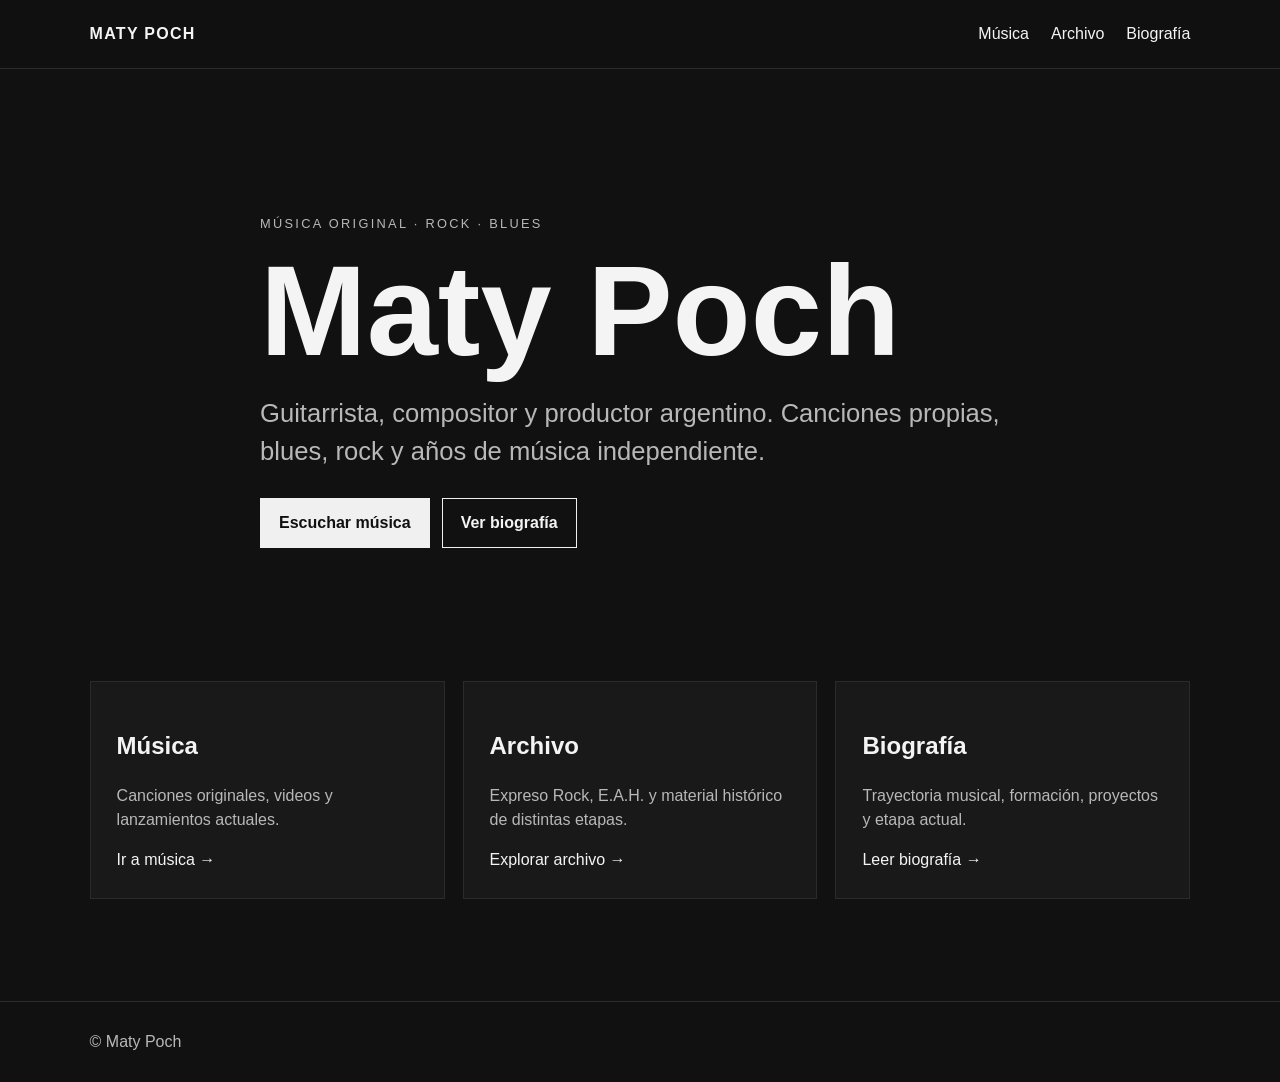
==== index.html @ e6d92636 "1 1" ====
<!doctype html>
<html lang="es">
<head>
  <meta charset="utf-8" />
  <meta name="viewport" content="width=device-width, initial-scale=1" />
  <title>Maty Poch — Músico, guitarrista y compositor</title>
  <meta name="description" content="Sitio oficial de Maty Poch, músico, guitarrista, compositor y productor argentino. Música, videos, archivo y biografía." />
  <link rel="canonical" href="https://matypoch.com.ar/" />
  <meta property="og:title" content="Maty Poch — Músico, guitarrista y compositor" />
  <meta property="og:description" content="Música, videos, archivo y biografía de Maty Poch." />
  <meta property="og:type" content="website" />
  <meta property="og:url" content="https://matypoch.com.ar/" />
  <link rel="stylesheet" href="styles.css" />
  <script type="application/ld+json">
  {
    "@context": "https://schema.org",
    "@type": "Person",
    "name": "Maty Poch",
    "url": "https://matypoch.com.ar/",
    "jobTitle": "Músico, guitarrista y compositor",
    "sameAs": [
      "https://www.youtube.com/",
      "https://www.instagram.com/"
    ]
  }
  </script>
</head>
<body>
  <header class="site-header">
    <a class="brand" href="/">MATY POCH</a>
    <nav>
      <a href="musica/">Música</a>
      <a href="archivo/">Archivo</a>
      <a href="biografia/">Biografía</a>
    </nav>
  </header>

  <main>
    <section class="hero">
      <div class="hero-inner">
        <p class="eyebrow">MÚSICA ORIGINAL · ROCK · BLUES</p>
        <h1>Maty Poch</h1>
        <p class="lead">Guitarrista, compositor y productor argentino. Canciones propias, blues, rock y años de música independiente.</p>
        <div class="actions">
          <a class="button" href="musica/">Escuchar música</a>
          <a class="button secondary" href="biografia/">Ver biografía</a>
        </div>
      </div>
    </section>

    <section class="grid">
      <article class="card">
        <h2>Música</h2>
        <p>Canciones originales, videos y lanzamientos actuales.</p>
        <a href="musica/">Ir a música →</a>
      </article>
      <article class="card">
        <h2>Archivo</h2>
        <p>Expreso Rock, E.A.H. y material histórico de distintas etapas.</p>
        <a href="archivo/">Explorar archivo →</a>
      </article>
      <article class="card">
        <h2>Biografía</h2>
        <p>Trayectoria musical, formación, proyectos y etapa actual.</p>
        <a href="biografia/">Leer biografía →</a>
      </article>
    </section>
  </main>

  <footer>© Maty Poch</footer>
</body>
</html>
---- styles.css ----
:root{--bg:#111;--panel:#191919;--text:#f4f4f4;--muted:#b8b8b8;--line:#2b2b2b;--accent:#f0f0f0}*{box-sizing:border-box}body{margin:0;background:var(--bg);color:var(--text);font-family:Arial,Helvetica,sans-serif;line-height:1.5}.site-header{display:flex;justify-content:space-between;align-items:center;padding:22px 7vw;border-bottom:1px solid var(--line);position:sticky;top:0;background:rgba(17,17,17,.96);backdrop-filter:blur(8px)}.brand{font-weight:800;letter-spacing:.08em;color:var(--text);text-decoration:none}.site-header nav{display:flex;gap:22px}.site-header nav a,.card a{color:var(--text);text-decoration:none}.hero{min-height:68vh;display:grid;place-items:center;padding:8vw 7vw}.hero-inner{max-width:850px}.eyebrow{letter-spacing:.18em;font-size:.8rem;color:var(--muted)}h1{font-size:clamp(3.5rem,10vw,8rem);line-height:.9;margin:.15em 0}.lead{font-size:clamp(1.1rem,2.3vw,1.6rem);color:var(--muted);max-width:760px}.actions{display:flex;gap:12px;flex-wrap:wrap;margin-top:28px}.button{display:inline-block;padding:12px 18px;border:1px solid var(--accent);color:#111;background:var(--accent);text-decoration:none;font-weight:700}.button.secondary{background:transparent;color:var(--text)}.grid{display:grid;grid-template-columns:repeat(3,minmax(0,1fr));gap:18px;padding:0 7vw 8vw}.card{background:var(--panel);border:1px solid var(--line);padding:26px;min-height:180px}.card p{color:var(--muted)}.page{max-width:900px;margin:0 auto;padding:70px 7vw}.page h1{font-size:clamp(2.5rem,7vw,5rem)}.page h2{margin-top:40px}.page p,.page li{color:#d0d0d0}footer{padding:28px 7vw;border-top:1px solid var(--line);color:var(--muted)}@media(max-width:800px){.grid{grid-template-columns:1fr}.site-header{align-items:flex-start;gap:16px}.site-header nav{gap:12px;flex-wrap:wrap;justify-content:flex-end}}
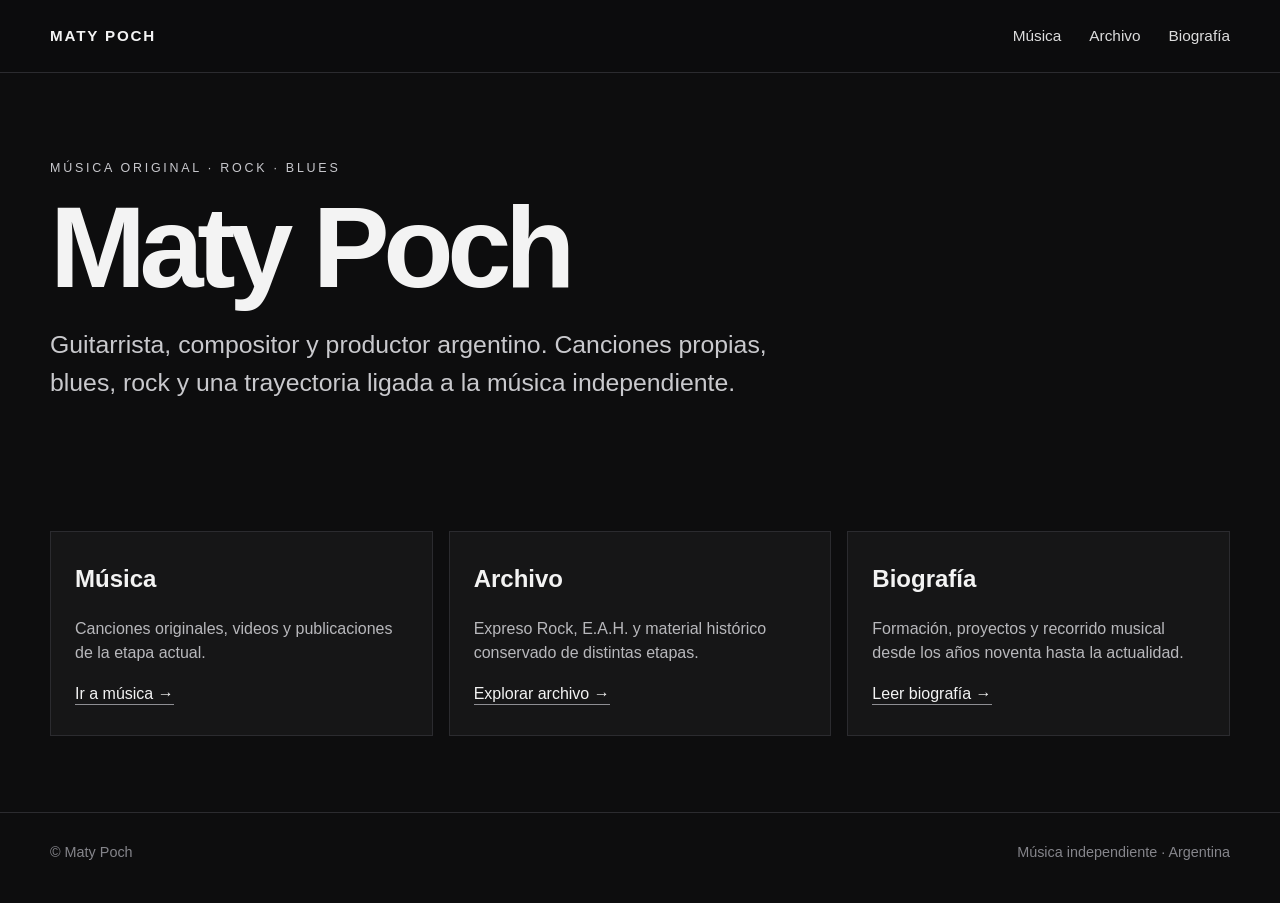
==== commit e6922b9f: "2 2" ====
--- a/index.html
+++ b/index.html
@@ -1,72 +1,38 @@
-<!doctype html>
-<html lang="es">
-<head>
-  <meta charset="utf-8" />
-  <meta name="viewport" content="width=device-width, initial-scale=1" />
-  <title>Maty Poch — Músico, guitarrista y compositor</title>
-  <meta name="description" content="Sitio oficial de Maty Poch, músico, guitarrista, compositor y productor argentino. Música, videos, archivo y biografía." />
-  <link rel="canonical" href="https://matypoch.com.ar/" />
-  <meta property="og:title" content="Maty Poch — Músico, guitarrista y compositor" />
-  <meta property="og:description" content="Música, videos, archivo y biografía de Maty Poch." />
-  <meta property="og:type" content="website" />
-  <meta property="og:url" content="https://matypoch.com.ar/" />
-  <link rel="stylesheet" href="styles.css" />
-  <script type="application/ld+json">
-  {
-    "@context": "https://schema.org",
-    "@type": "Person",
-    "name": "Maty Poch",
-    "url": "https://matypoch.com.ar/",
-    "jobTitle": "Músico, guitarrista y compositor",
-    "sameAs": [
-      "https://www.youtube.com/",
-      "https://www.instagram.com/"
-    ]
-  }
-  </script>
-</head>
-<body>
-  <header class="site-header">
-    <a class="brand" href="/">MATY POCH</a>
-    <nav>
-      <a href="musica/">Música</a>
-      <a href="archivo/">Archivo</a>
-      <a href="biografia/">Biografía</a>
-    </nav>
-  </header>
+<!doctype html><html lang="es"><head><meta charset="utf-8">
+<meta name="viewport" content="width=device-width, initial-scale=1">
+<meta name="theme-color" content="#0d0d0e">
+<meta property="og:type" content="website">
+<meta property="og:site_name" content="Maty Poch">
+<meta property="og:locale" content="es_AR">
+<title>Maty Poch · Músico, guitarrista y compositor argentino</title>
+<meta name="description" content="Sitio oficial de Maty Poch, músico, guitarrista, compositor y productor argentino vinculado al rock, blues y blues-rock.">
+<link rel="canonical" href="https://matypoch.com.ar/">
+<meta property="og:title" content="Maty Poch">
+<meta property="og:description" content="Músico, guitarrista, compositor y productor argentino. Rock, blues y música independiente.">
+<link rel="stylesheet" href="styles.css">
+<script type="application/ld+json">{"@context": "https://schema.org", "@type": "Person", "name": "Maty Poch", "url": "https://matypoch.com.ar/", "jobTitle": ["Músico", "Guitarrista", "Compositor", "Productor musical"], "nationality": "Argentina", "knowsAbout": ["Blues", "Blues rock", "Rock", "Guitarra eléctrica", "Composición musical", "Producción musical"], "memberOf": [{"@type": "MusicGroup", "name": "Expreso Rock"}, {"@type": "MusicGroup", "name": "E.A.H. (Estamos al Horno)"}]}</script>
+</head><body><header class="site-header">
+<div class="wrap nav">
+<a class="brand" href="index.html">Maty Poch</a>
+<nav class="navlinks" aria-label="Principal">
+<a href="musica/index.html">Música</a>
+<a href="archivo/index.html">Archivo</a>
+<a href="biografia/index.html">Biografía</a>
+</nav>
+</div>
+</header>
+<main>
+<section class="hero"><div class="wrap">
+<p class="eyebrow">Música original · Rock · Blues</p>
+<h1>Maty Poch</h1>
+<p class="lead">Guitarrista, compositor y productor argentino. Canciones propias, blues, rock y una trayectoria ligada a la música independiente.</p>
 
-  <main>
-    <section class="hero">
-      <div class="hero-inner">
-        <p class="eyebrow">MÚSICA ORIGINAL · ROCK · BLUES</p>
-        <h1>Maty Poch</h1>
-        <p class="lead">Guitarrista, compositor y productor argentino. Canciones propias, blues, rock y años de música independiente.</p>
-        <div class="actions">
-          <a class="button" href="musica/">Escuchar música</a>
-          <a class="button secondary" href="biografia/">Ver biografía</a>
-        </div>
-      </div>
-    </section>
-
-    <section class="grid">
-      <article class="card">
-        <h2>Música</h2>
-        <p>Canciones originales, videos y lanzamientos actuales.</p>
-        <a href="musica/">Ir a música →</a>
-      </article>
-      <article class="card">
-        <h2>Archivo</h2>
-        <p>Expreso Rock, E.A.H. y material histórico de distintas etapas.</p>
-        <a href="archivo/">Explorar archivo →</a>
-      </article>
-      <article class="card">
-        <h2>Biografía</h2>
-        <p>Trayectoria musical, formación, proyectos y etapa actual.</p>
-        <a href="biografia/">Leer biografía →</a>
-      </article>
-    </section>
-  </main>
-
-  <footer>© Maty Poch</footer>
-</body>
-</html>
+</div></section>
+<div class="wrap grid">
+<article class="card"><h2>Música</h2><p>Canciones originales, videos y publicaciones de la etapa actual.</p><a href="musica/index.html">Ir a música →</a></article>
+<article class="card"><h2>Archivo</h2><p>Expreso Rock, E.A.H. y material histórico conservado de distintas etapas.</p><a href="archivo/index.html">Explorar archivo →</a></article>
+<article class="card"><h2>Biografía</h2><p>Formación, proyectos y recorrido musical desde los años noventa hasta la actualidad.</p><a href="biografia/index.html">Leer biografía →</a></article>
+</div>
+</main><footer class="footer"><div class="wrap">
+<span>© Maty Poch</span><span>Música independiente · Argentina</span>
+</div></footer></body></html>
--- a/styles.css
+++ b/styles.css
@@ -1 +1,59 @@
-:root{--bg:#111;--panel:#191919;--text:#f4f4f4;--muted:#b8b8b8;--line:#2b2b2b;--accent:#f0f0f0}*{box-sizing:border-box}body{margin:0;background:var(--bg);color:var(--text);font-family:Arial,Helvetica,sans-serif;line-height:1.5}.site-header{display:flex;justify-content:space-between;align-items:center;padding:22px 7vw;border-bottom:1px solid var(--line);position:sticky;top:0;background:rgba(17,17,17,.96);backdrop-filter:blur(8px)}.brand{font-weight:800;letter-spacing:.08em;color:var(--text);text-decoration:none}.site-header nav{display:flex;gap:22px}.site-header nav a,.card a{color:var(--text);text-decoration:none}.hero{min-height:68vh;display:grid;place-items:center;padding:8vw 7vw}.hero-inner{max-width:850px}.eyebrow{letter-spacing:.18em;font-size:.8rem;color:var(--muted)}h1{font-size:clamp(3.5rem,10vw,8rem);line-height:.9;margin:.15em 0}.lead{font-size:clamp(1.1rem,2.3vw,1.6rem);color:var(--muted);max-width:760px}.actions{display:flex;gap:12px;flex-wrap:wrap;margin-top:28px}.button{display:inline-block;padding:12px 18px;border:1px solid var(--accent);color:#111;background:var(--accent);text-decoration:none;font-weight:700}.button.secondary{background:transparent;color:var(--text)}.grid{display:grid;grid-template-columns:repeat(3,minmax(0,1fr));gap:18px;padding:0 7vw 8vw}.card{background:var(--panel);border:1px solid var(--line);padding:26px;min-height:180px}.card p{color:var(--muted)}.page{max-width:900px;margin:0 auto;padding:70px 7vw}.page h1{font-size:clamp(2.5rem,7vw,5rem)}.page h2{margin-top:40px}.page p,.page li{color:#d0d0d0}footer{padding:28px 7vw;border-top:1px solid var(--line);color:var(--muted)}@media(max-width:800px){.grid{grid-template-columns:1fr}.site-header{align-items:flex-start;gap:16px}.site-header nav{gap:12px;flex-wrap:wrap;justify-content:flex-end}}
+
+:root{
+  --bg:#0d0d0e;--panel:#161617;--text:#f3f3f3;--muted:#b8b8bc;
+  --line:#2b2b2f;--max:1180px;
+}
+*{box-sizing:border-box}
+html{scroll-behavior:smooth}
+body{margin:0;background:var(--bg);color:var(--text);font-family:Arial,Helvetica,sans-serif;line-height:1.55}
+a{color:inherit}
+.wrap{width:min(calc(100% - 40px),var(--max));margin:0 auto}
+.site-header{position:sticky;top:0;z-index:10;background:rgba(13,13,14,.96);border-bottom:1px solid var(--line);backdrop-filter:blur(10px)}
+.nav{min-height:72px;display:flex;align-items:center;justify-content:space-between;gap:24px}
+.brand{font-weight:800;letter-spacing:.12em;text-transform:uppercase;text-decoration:none;font-size:.95rem}
+.navlinks{display:flex;gap:28px;align-items:center}
+.navlinks a{color:#ddd;text-decoration:none;font-size:.96rem}
+.navlinks a:hover{color:#fff}
+.hero{padding:86px 0 72px}
+.eyebrow{text-transform:uppercase;letter-spacing:.22em;color:#c8c8cd;font-size:.78rem;margin:0 0 16px}
+h1{font-size:clamp(3.8rem,9vw,7.3rem);line-height:.92;margin:.05em 0 .22em;letter-spacing:-.055em}
+.hero p.lead{max-width:760px;color:#c9c9cd;font-size:clamp(1.2rem,2.2vw,1.55rem);margin:0 0 28px}
+.actions{display:flex;gap:12px;flex-wrap:wrap}
+.button{display:inline-block;text-decoration:none;padding:13px 18px;border:1px solid #eee;font-weight:700;font-size:.94rem}
+.button.primary{background:#f1f1f1;color:#111}
+.grid{display:grid;grid-template-columns:repeat(3,1fr);gap:16px;padding:28px 0 76px}
+.card{border:1px solid var(--line);background:var(--panel);padding:28px 24px;min-height:190px}
+.card h2,.card h3{margin-top:0}
+.card p{color:var(--muted)}
+.card a{text-decoration:none;border-bottom:1px solid #8e8e93;padding-bottom:2px}
+.section{padding:62px 0 74px}
+.page-title{font-size:clamp(2.8rem,7vw,5.6rem);margin:.1em 0 .25em;letter-spacing:-.045em}
+.intro{max-width:820px;color:#c8c8cc;font-size:1.15rem}
+.timeline{margin-top:46px;border-left:1px solid #3a3a3f;padding-left:25px}
+.timeline article{padding:0 0 36px}
+.timeline h2{margin:.1em 0 .25em;font-size:1.55rem}
+.timeline .date{color:#999;font-size:.86rem;text-transform:uppercase;letter-spacing:.12em}
+.timeline p{max-width:870px;color:#c5c5c9}
+.archive-grid{display:grid;grid-template-columns:repeat(2,1fr);gap:18px;margin-top:38px}
+.archive-item{background:var(--panel);border:1px solid var(--line);padding:24px}
+.archive-item h2{margin-top:0}
+.archive-item p{color:var(--muted)}
+.meta{font-size:.87rem;color:#909096}
+.linkrow{display:flex;flex-wrap:wrap;gap:10px;margin-top:14px}
+.smalllink{display:inline-block;padding:8px 10px;border:1px solid #45454a;text-decoration:none;font-size:.88rem}
+.smalllink:hover{border-color:#aaa}
+.bio{max-width:900px}
+.bio p{color:#d0d0d3;font-size:1.06rem;margin:0 0 1.2em}
+.note{border-left:3px solid #777;padding:12px 16px;color:#bdbdc2;background:#141416}
+.footer{border-top:1px solid var(--line);padding:28px 0 40px;color:#85858b;font-size:.9rem}
+.footer .wrap{display:flex;justify-content:space-between;gap:18px;flex-wrap:wrap}
+@media (max-width:800px){
+  .nav{height:auto;padding:18px 0;align-items:flex-start}
+  .navlinks{gap:14px;flex-wrap:wrap;justify-content:flex-end}
+  .hero{padding:64px 0 46px}
+  .grid,.archive-grid{grid-template-columns:1fr}
+  .card{min-height:0}
+}
+.vertical{flex-direction:column;align-items:stretch}.vertical .smalllink{width:100%}.feature{display:grid;grid-template-columns:minmax(240px,360px) 1fr;gap:34px;align-items:center;margin:42px 0;padding:26px;background:var(--panel);border:1px solid var(--line)}.feature img{width:100%;display:block;aspect-ratio:1;object-fit:cover}.feature h2{font-size:2.1rem;margin:.2em 0}.feature p{color:var(--muted);max-width:700px}.photo-grid{display:grid;grid-template-columns:repeat(4,1fr);gap:12px;margin:22px 0 38px}.photo-grid figure{margin:0;background:var(--panel);border:1px solid var(--line)}.photo-grid img{display:block;width:100%;height:210px;object-fit:cover}.photo-grid figcaption{padding:10px 12px;color:#9d9da3;font-size:.82rem}.archive-item.wide{margin-top:18px}.archive-item.wide .linkrow{max-width:1000px}@media(max-width:800px){.feature{grid-template-columns:1fr}.photo-grid{grid-template-columns:1fr 1fr}.photo-grid img{height:190px}}@media(max-width:480px){.photo-grid{grid-template-columns:1fr}}
+
+.platform-icon{width:24px;height:24px;display:inline-flex;align-items:center;justify-content:center;flex:0 0 24px;margin-right:10px;border-radius:50%;font-size:.78rem;font-weight:800;background:#2a2a2e;color:#fff;vertical-align:middle}.vertical .smalllink{display:flex;align-items:center}.platform-icon.youtube,.platform-icon.youtube-music{background:#ff0033}.platform-icon.spotify{background:#1ed760;color:#101010}.platform-icon.apple{background:#fa2d48}.platform-icon.deezer{background:#a238ff}.platform-icon.amazon{background:#25a8e0}.platform-icon.soundcloud{background:#ff5500}.platform-icon.kkbox{background:#00a9a5}.platform-icon.liveone{background:#6b6bf5;font-size:.62rem}.eah-photos{grid-template-columns:repeat(3,1fr)}.eah-photos img{height:260px}@media(max-width:800px){.eah-photos{grid-template-columns:1fr 1fr}}@media(max-width:480px){.eah-photos{grid-template-columns:1fr}}
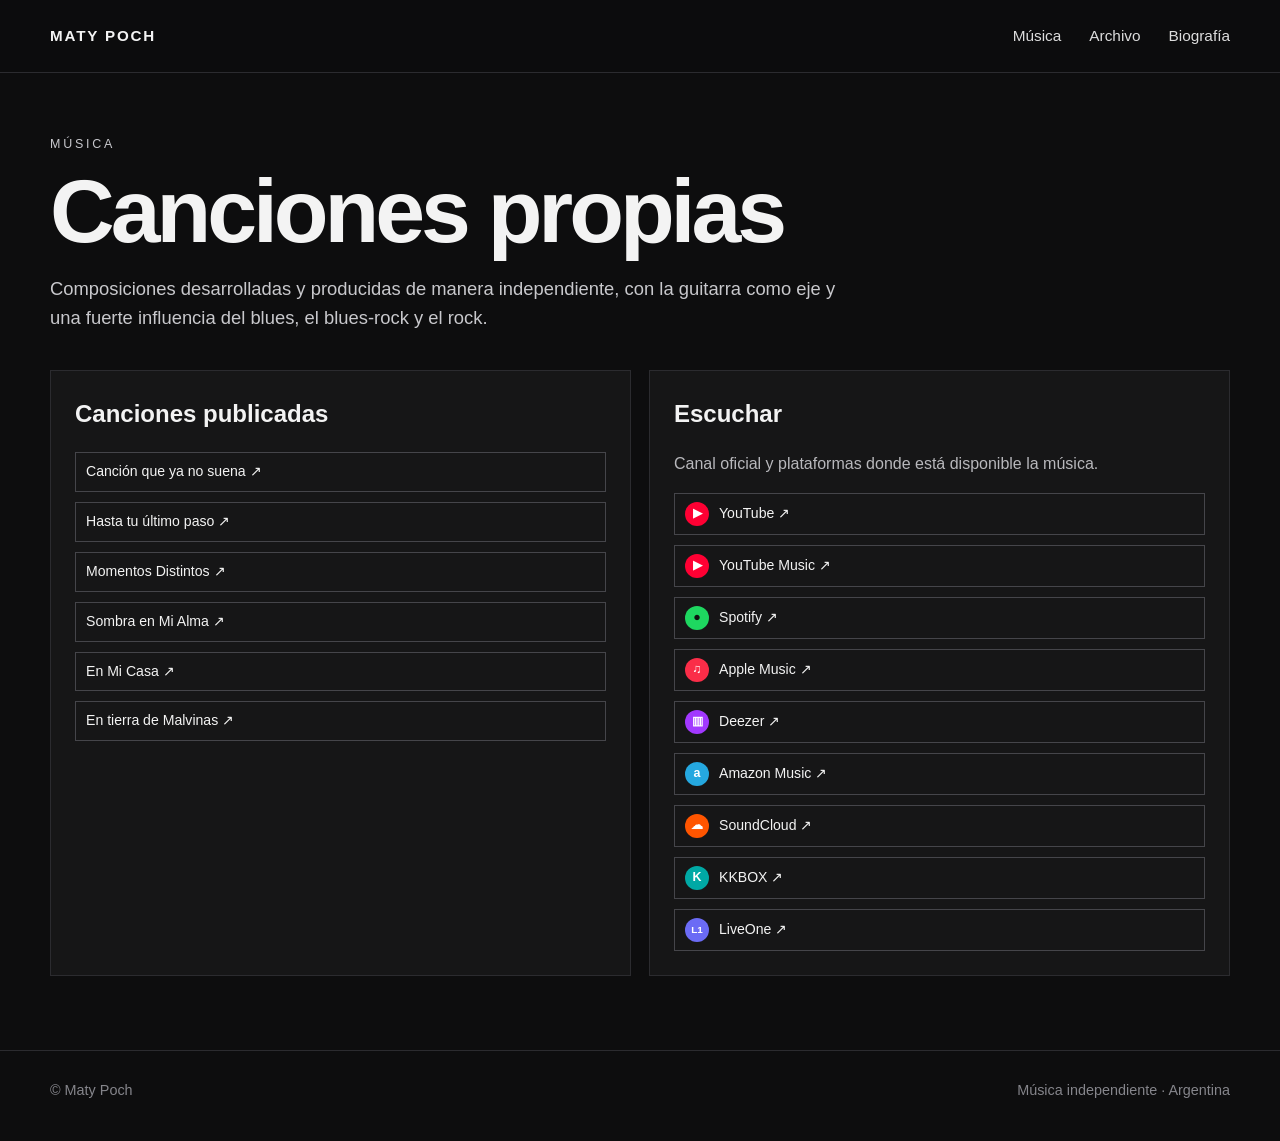
==== commit a072754d: "ree reemplazo" ====
--- a/index.html
+++ b/index.html
@@ -1,38 +1,4 @@
-<!doctype html><html lang="es"><head><meta charset="utf-8">
-<meta name="viewport" content="width=device-width, initial-scale=1">
-<meta name="theme-color" content="#0d0d0e">
-<meta property="og:type" content="website">
-<meta property="og:site_name" content="Maty Poch">
-<meta property="og:locale" content="es_AR">
-<title>Maty Poch · Músico, guitarrista y compositor argentino</title>
-<meta name="description" content="Sitio oficial de Maty Poch, músico, guitarrista, compositor y productor argentino vinculado al rock, blues y blues-rock.">
-<link rel="canonical" href="https://matypoch.com.ar/">
-<meta property="og:title" content="Maty Poch">
-<meta property="og:description" content="Músico, guitarrista, compositor y productor argentino. Rock, blues y música independiente.">
-<link rel="stylesheet" href="styles.css">
-<script type="application/ld+json">{"@context": "https://schema.org", "@type": "Person", "name": "Maty Poch", "url": "https://matypoch.com.ar/", "jobTitle": ["Músico", "Guitarrista", "Compositor", "Productor musical"], "nationality": "Argentina", "knowsAbout": ["Blues", "Blues rock", "Rock", "Guitarra eléctrica", "Composición musical", "Producción musical"], "memberOf": [{"@type": "MusicGroup", "name": "Expreso Rock"}, {"@type": "MusicGroup", "name": "E.A.H. (Estamos al Horno)"}]}</script>
-</head><body><header class="site-header">
-<div class="wrap nav">
-<a class="brand" href="index.html">Maty Poch</a>
-<nav class="navlinks" aria-label="Principal">
-<a href="musica/index.html">Música</a>
-<a href="archivo/index.html">Archivo</a>
-<a href="biografia/index.html">Biografía</a>
-</nav>
-</div>
-</header>
-<main>
-<section class="hero"><div class="wrap">
-<p class="eyebrow">Música original · Rock · Blues</p>
-<h1>Maty Poch</h1>
-<p class="lead">Guitarrista, compositor y productor argentino. Canciones propias, blues, rock y una trayectoria ligada a la música independiente.</p>
-
-</div></section>
-<div class="wrap grid">
-<article class="card"><h2>Música</h2><p>Canciones originales, videos y publicaciones de la etapa actual.</p><a href="musica/index.html">Ir a música →</a></article>
-<article class="card"><h2>Archivo</h2><p>Expreso Rock, E.A.H. y material histórico conservado de distintas etapas.</p><a href="archivo/index.html">Explorar archivo →</a></article>
-<article class="card"><h2>Biografía</h2><p>Formación, proyectos y recorrido musical desde los años noventa hasta la actualidad.</p><a href="biografia/index.html">Leer biografía →</a></article>
-</div>
-</main><footer class="footer"><div class="wrap">
-<span>© Maty Poch</span><span>Música independiente · Argentina</span>
-</div></footer></body></html>+<!doctype html><html lang="es"><head><meta charset="utf-8"><meta name="viewport" content="width=device-width,initial-scale=1"><meta name="theme-color" content="#0d0d0e"><title>Música · Maty Poch</title><meta name="description" content="Canciones y plataformas oficiales de Maty Poch."><link rel="canonical" href="https://matypoch.com.ar/musica/"><link rel="stylesheet" href="../styles.css"></head><body><header class="site-header"><div class="wrap nav"><a class="brand" href="../index.html">Maty Poch</a><nav class="navlinks"><a href="../musica/index.html">Música</a><a href="../archivo/index.html">Archivo</a><a href="../biografia/index.html">Biografía</a></nav></div></header><main class="section"><div class="wrap"><p class="eyebrow">Música</p><h1 class="page-title">Canciones propias</h1><p class="intro">Composiciones desarrolladas y producidas de manera independiente, con la guitarra como eje y una fuerte influencia del blues, el blues-rock y el rock.</p><div class="archive-grid">
+<article class="archive-item"><h2>Canciones publicadas</h2><div class="linkrow vertical"><a class="smalllink" href="https://youtu.be/Fhj4elslx44" target="_blank">Canción que ya no suena ↗</a><a class="smalllink" href="https://youtu.be/Nd9X3Hk48IQ" target="_blank">Hasta tu último paso ↗</a><a class="smalllink" href="https://youtu.be/3MO5z1N9K6s" target="_blank">Momentos Distintos ↗</a><a class="smalllink" href="https://youtu.be/cCA8I30DlWE" target="_blank">Sombra en Mi Alma ↗</a><a class="smalllink" href="https://youtu.be/kCdty54ZmPg" target="_blank">En Mi Casa ↗</a><a class="smalllink" href="https://youtu.be/EH4ZbAUEua0" target="_blank">En tierra de Malvinas ↗</a></div></article>
+<article class="archive-item"><h2>Escuchar</h2><p>Canal oficial y plataformas donde está disponible la música.</p><div class="linkrow vertical"><a class="smalllink" href="https://www.youtube.com/@Matypoch" target="_blank"><span class="platform-icon youtube" aria-hidden="true">▶</span>YouTube ↗</a><a class="smalllink" href="https://music.youtube.com/channel/UCqhiTCo7MWRJkarI9_ISCfg?si=PW-Fop74m4Ap272V" target="_blank"><span class="platform-icon youtube-music" aria-hidden="true">▶</span>YouTube Music ↗</a><a class="smalllink" href="https://open.spotify.com/intl-es/artist/7jvfDjQtH74jvSe2DJg7ZQ" target="_blank"><span class="platform-icon spotify" aria-hidden="true">●</span>Spotify ↗</a><a class="smalllink" href="https://music.apple.com/es/album/en-mi-casa-home-studio-single/6809909268" target="_blank"><span class="platform-icon apple" aria-hidden="true">♫</span>Apple Music ↗</a><a class="smalllink" href="https://link.deezer.com/s/34m5P6j1N5eO4otSQpl7B" target="_blank"><span class="platform-icon deezer" aria-hidden="true">▥</span>Deezer ↗</a><a class="smalllink" href="https://music.amazon.es/artists/B0HHFV9V53/maty-poch" target="_blank"><span class="platform-icon amazon" aria-hidden="true">a</span>Amazon Music ↗</a><a class="smalllink" href="https://soundcloud.com/matypoch" target="_blank"><span class="platform-icon soundcloud" aria-hidden="true">☁</span>SoundCloud ↗</a><a class="smalllink" href="https://www.kkbox.com/tw/tc/artist/WlSj1FU5c-7cTyCw1G" target="_blank"><span class="platform-icon kkbox" aria-hidden="true">K</span>KKBOX ↗</a><a class="smalllink" href="https://www.liveone.com/artist/maty-poch/16884451" target="_blank"><span class="platform-icon liveone" aria-hidden="true">L1</span>LiveOne ↗</a></div></article>
+</div></div></main><footer class="footer"><div class="wrap"><span>© Maty Poch</span><span>Música independiente · Argentina</span></div></footer></body></html>
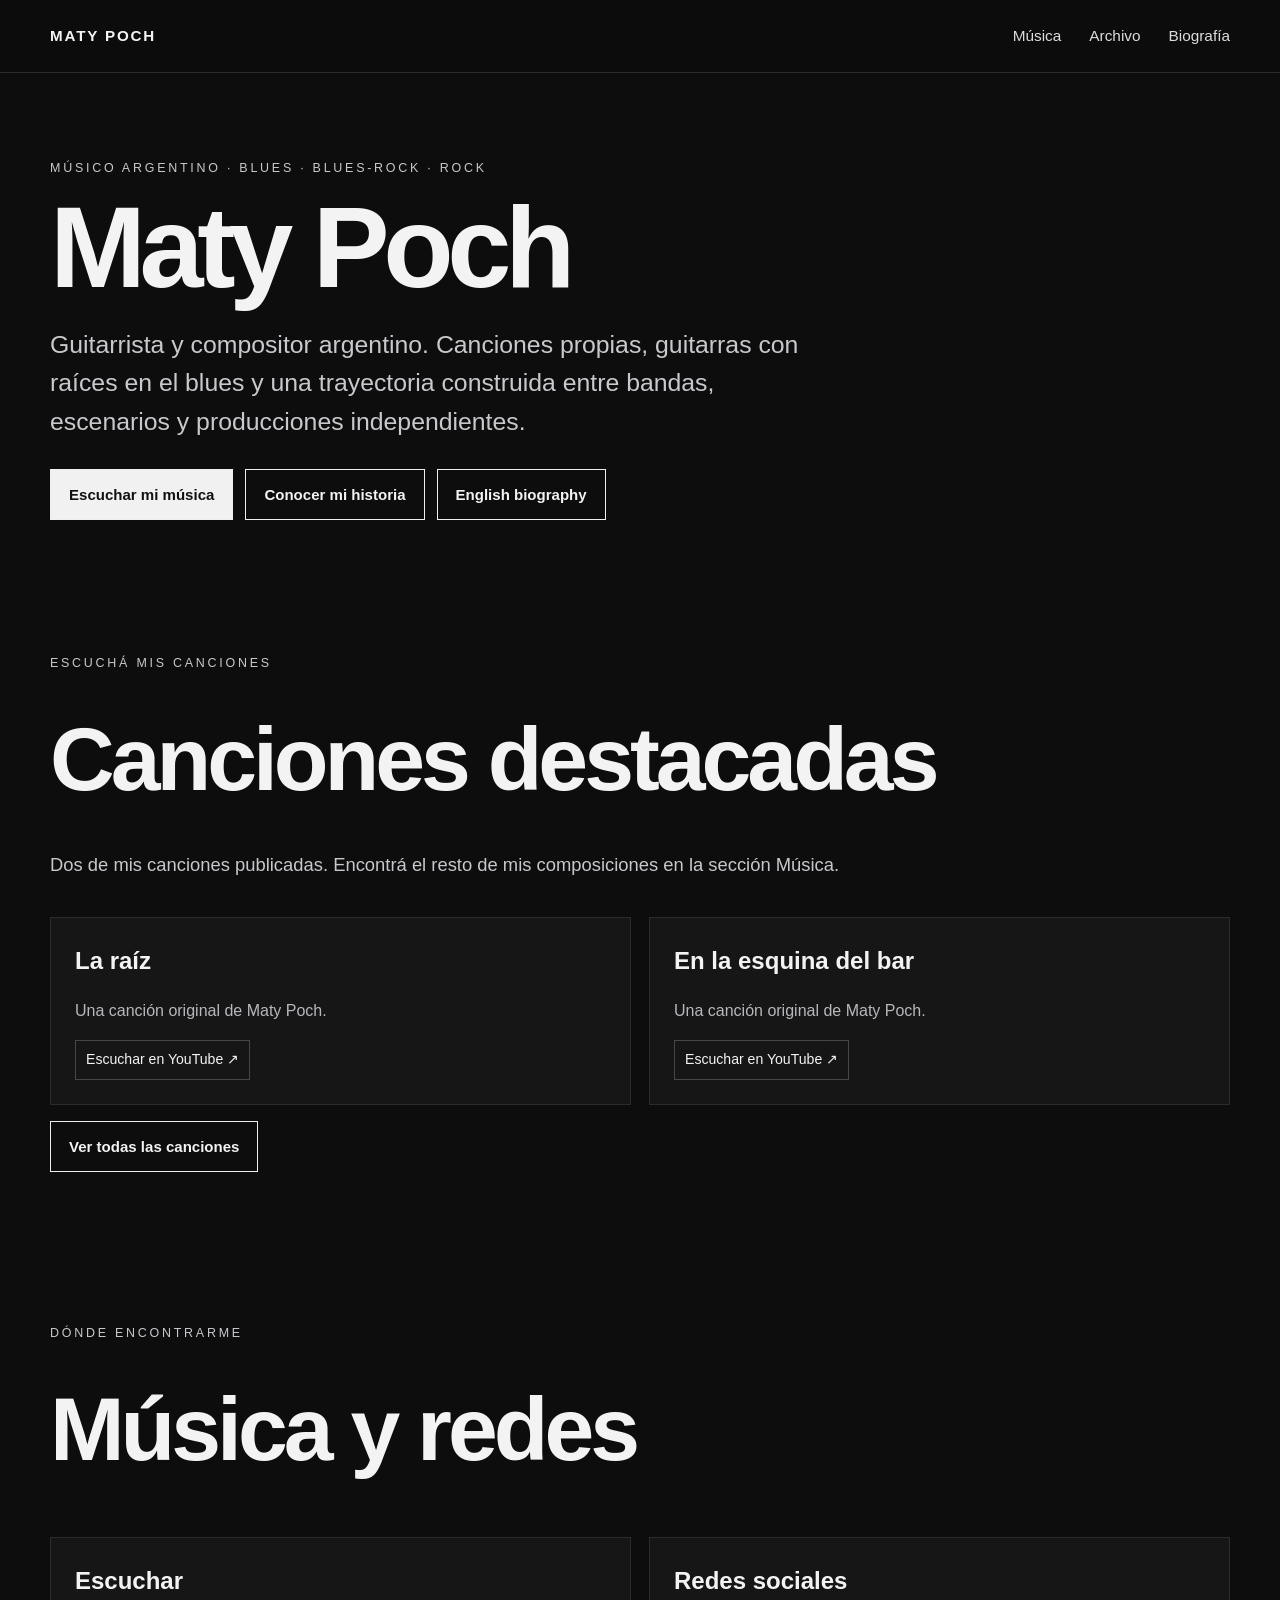
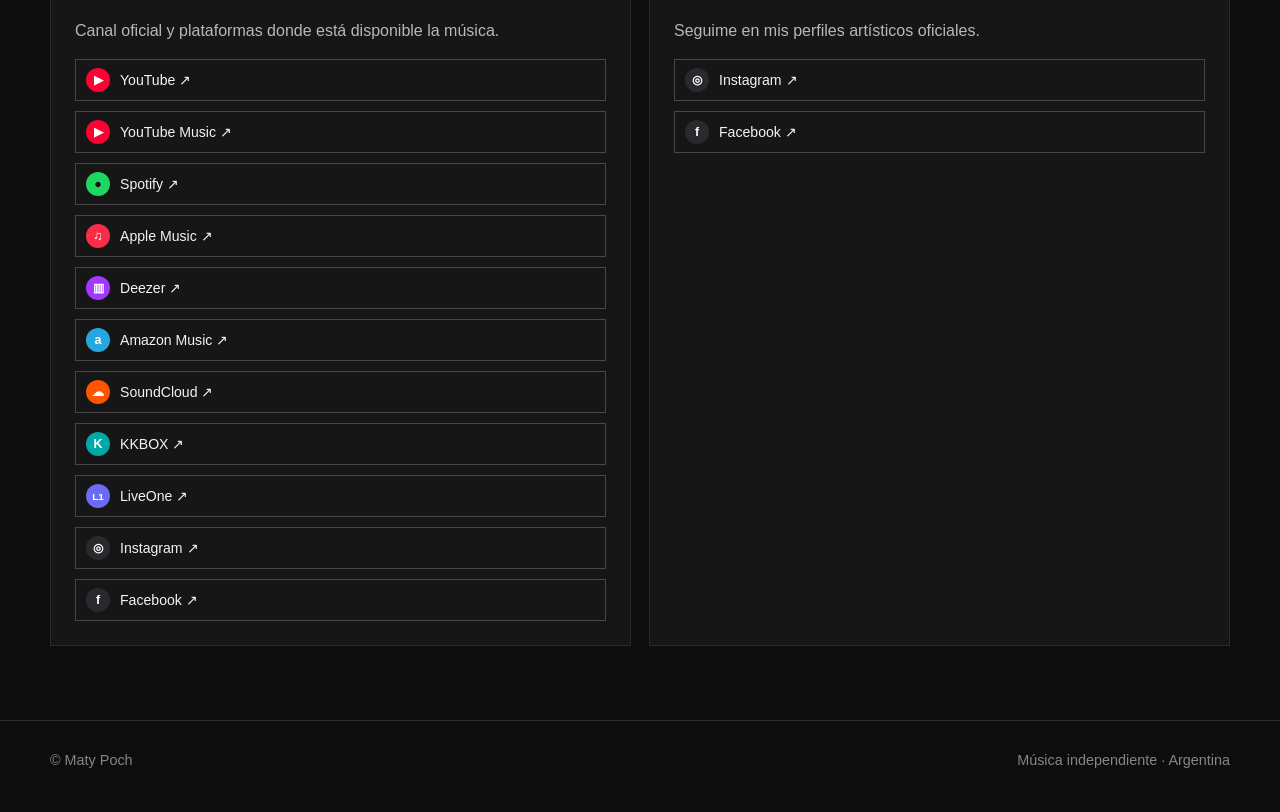
==== commit 2b725c14: "Diferenciar portada con presentación, canciones destacadas y redes" ====
--- a/index.html
+++ b/index.html
@@ -1,4 +1 @@
-<!doctype html><html lang="es"><head><meta charset="utf-8"><meta name="viewport" content="width=device-width,initial-scale=1"><meta name="theme-color" content="#0d0d0e"><title>Música · Maty Poch</title><meta name="description" content="Canciones y plataformas oficiales de Maty Poch."><link rel="canonical" href="https://matypoch.com.ar/musica/"><link rel="stylesheet" href="../styles.css"></head><body><header class="site-header"><div class="wrap nav"><a class="brand" href="../index.html">Maty Poch</a><nav class="navlinks"><a href="../musica/index.html">Música</a><a href="../archivo/index.html">Archivo</a><a href="../biografia/index.html">Biografía</a></nav></div></header><main class="section"><div class="wrap"><p class="eyebrow">Música</p><h1 class="page-title">Canciones propias</h1><p class="intro">Composiciones desarrolladas y producidas de manera independiente, con la guitarra como eje y una fuerte influencia del blues, el blues-rock y el rock.</p><div class="archive-grid">
-<article class="archive-item"><h2>Canciones publicadas</h2><div class="linkrow vertical"><a class="smalllink" href="https://youtu.be/Fhj4elslx44" target="_blank">Canción que ya no suena ↗</a><a class="smalllink" href="https://youtu.be/Nd9X3Hk48IQ" target="_blank">Hasta tu último paso ↗</a><a class="smalllink" href="https://youtu.be/3MO5z1N9K6s" target="_blank">Momentos Distintos ↗</a><a class="smalllink" href="https://youtu.be/cCA8I30DlWE" target="_blank">Sombra en Mi Alma ↗</a><a class="smalllink" href="https://youtu.be/kCdty54ZmPg" target="_blank">En Mi Casa ↗</a><a class="smalllink" href="https://youtu.be/EH4ZbAUEua0" target="_blank">En tierra de Malvinas ↗</a></div></article>
-<article class="archive-item"><h2>Escuchar</h2><p>Canal oficial y plataformas donde está disponible la música.</p><div class="linkrow vertical"><a class="smalllink" href="https://www.youtube.com/@Matypoch" target="_blank"><span class="platform-icon youtube" aria-hidden="true">▶</span>YouTube ↗</a><a class="smalllink" href="https://music.youtube.com/channel/UCqhiTCo7MWRJkarI9_ISCfg?si=PW-Fop74m4Ap272V" target="_blank"><span class="platform-icon youtube-music" aria-hidden="true">▶</span>YouTube Music ↗</a><a class="smalllink" href="https://open.spotify.com/intl-es/artist/7jvfDjQtH74jvSe2DJg7ZQ" target="_blank"><span class="platform-icon spotify" aria-hidden="true">●</span>Spotify ↗</a><a class="smalllink" href="https://music.apple.com/es/album/en-mi-casa-home-studio-single/6809909268" target="_blank"><span class="platform-icon apple" aria-hidden="true">♫</span>Apple Music ↗</a><a class="smalllink" href="https://link.deezer.com/s/34m5P6j1N5eO4otSQpl7B" target="_blank"><span class="platform-icon deezer" aria-hidden="true">▥</span>Deezer ↗</a><a class="smalllink" href="https://music.amazon.es/artists/B0HHFV9V53/maty-poch" target="_blank"><span class="platform-icon amazon" aria-hidden="true">a</span>Amazon Music ↗</a><a class="smalllink" href="https://soundcloud.com/matypoch" target="_blank"><span class="platform-icon soundcloud" aria-hidden="true">☁</span>SoundCloud ↗</a><a class="smalllink" href="https://www.kkbox.com/tw/tc/artist/WlSj1FU5c-7cTyCw1G" target="_blank"><span class="platform-icon kkbox" aria-hidden="true">K</span>KKBOX ↗</a><a class="smalllink" href="https://www.liveone.com/artist/maty-poch/16884451" target="_blank"><span class="platform-icon liveone" aria-hidden="true">L1</span>LiveOne ↗</a></div></article>
-</div></div></main><footer class="footer"><div class="wrap"><span>© Maty Poch</span><span>Música independiente · Argentina</span></div></footer></body></html>
+<!doctype html><html lang="es"><head><meta charset="utf-8"><meta name="viewport" content="width=device-width,initial-scale=1"><meta name="theme-color" content="#0d0d0e"><title>Maty Poch | Argentine Blues Rock Musician</title><meta name="description" content="Maty Poch, guitarrista y compositor argentino de blues, blues-rock y rock. Escuchá sus canciones originales y conocé su trayectoria."><link rel="canonical" href="https://matypoch.com.ar/"><link rel="stylesheet" href="/styles.css"><script type="application/ld+json">{"@context":"https://schema.org","@type":"Person","name":"Maty Poch","alternateName":"Matías Germán Poch","url":"https://matypoch.com.ar/","jobTitle":"Musician, guitarist and composer","nationality":"Argentine","sameAs":["https://www.youtube.com/@matypoch","https://open.spotify.com/artist/7jvfDjQtH74jvSe2DJg7ZQ","https://soundcloud.com/matypoch","https://www.instagram.com/maty_poch/","https://www.facebook.com/profile.php?id=61596567896940"]}</script></head><body><header class="site-header"><div class="wrap nav"><a class="brand" href="/index.html">Maty Poch</a><nav class="navlinks"><a href="/musica/index.html">Música</a><a href="/archivo/index.html">Archivo</a><a href="/biografia/index.html">Biografía</a></nav></div></header><main><section class="hero"><div class="wrap"><p class="eyebrow">Músico argentino · Blues · Blues-rock · Rock</p><h1>Maty Poch</h1><p class="lead">Guitarrista y compositor argentino. Canciones propias, guitarras con raíces en el blues y una trayectoria construida entre bandas, escenarios y producciones independientes.</p><div class="actions"><a class="button primary" href="/musica/">Escuchar mi música</a><a class="button" href="/biografia/">Conocer mi historia</a><a class="button" href="/en/biography/" lang="en">English biography</a></div></div></section><section class="section"><div class="wrap"><p class="eyebrow">Escuchá mis canciones</p><h2 class="page-title">Canciones destacadas</h2><p class="intro">Dos de mis canciones publicadas. Encontrá el resto de mis composiciones en la sección Música.</p><div class="archive-grid"><article class="archive-item"><h2>La raíz</h2><p>Una canción original de Maty Poch.</p><a class="smalllink" href="https://youtu.be/WeuRoBOZ0NE" target="_blank" rel="noopener noreferrer">Escuchar en YouTube ↗</a></article><article class="archive-item"><h2>En la esquina del bar</h2><p>Una canción original de Maty Poch.</p><a class="smalllink" href="https://youtu.be/RsvAOUicRBo" target="_blank" rel="noopener noreferrer">Escuchar en YouTube ↗</a></article></div><p><a class="button" href="/musica/">Ver todas las canciones</a></p></div></section><section class="section"><div class="wrap"><p class="eyebrow">Dónde encontrarme</p><h2 class="page-title">Música y redes</h2><div class="archive-grid"><article class="archive-item"><h2>Escuchar</h2><p>Canal oficial y plataformas donde está disponible la música.</p><div class="linkrow vertical"><a class="smalllink" href="https://www.youtube.com/@matypoch" target="_blank"><span class="platform-icon youtube" aria-hidden="true">▶</span>YouTube ↗</a><a class="smalllink" href="https://music.youtube.com/channel/UCqhiTCo7MWRJkarI9_ISCfg" target="_blank"><span class="platform-icon youtube-music" aria-hidden="true">▶</span>YouTube Music ↗</a><a class="smalllink" href="https://open.spotify.com/intl-es/artist/7jvfDjQtH74jvSe2DJg7ZQ" target="_blank"><span class="platform-icon spotify" aria-hidden="true">●</span>Spotify ↗</a><a class="smalllink" href="https://music.apple.com/es/album/en-mi-casa-home-studio-single/6809909268" target="_blank"><span class="platform-icon apple" aria-hidden="true">♫</span>Apple Music ↗</a><a class="smalllink" href="https://link.deezer.com/s/34m5P6j1N5eO4otSQpl7B" target="_blank"><span class="platform-icon deezer" aria-hidden="true">▥</span>Deezer ↗</a><a class="smalllink" href="https://music.amazon.es/artists/B0HHFV9V53/maty-poch" target="_blank"><span class="platform-icon amazon" aria-hidden="true">a</span>Amazon Music ↗</a><a class="smalllink" href="https://soundcloud.com/matypoch" target="_blank"><span class="platform-icon soundcloud" aria-hidden="true">☁</span>SoundCloud ↗</a><a class="smalllink" href="https://www.kkbox.com/tw/tc/artist/WlSj1FU5c-7cTyCw1G" target="_blank"><span class="platform-icon kkbox" aria-hidden="true">K</span>KKBOX ↗</a><a class="smalllink" href="https://www.liveone.com/artist/maty-poch/16884451" target="_blank"><span class="platform-icon liveone" aria-hidden="true">L1</span>LiveOne ↗</a><a class="smalllink" href="https://www.instagram.com/maty_poch/" target="_blank" rel="noopener noreferrer"><span class="platform-icon" aria-hidden="true">◎</span>Instagram ↗</a><a class="smalllink" href="https://www.facebook.com/profile.php?id=61596567896940" target="_blank" rel="noopener noreferrer"><span class="platform-icon" aria-hidden="true">f</span>Facebook ↗</a></div></article><article class="archive-item"><h2>Redes sociales</h2><p>Seguime en mis perfiles artísticos oficiales.</p><div class="linkrow vertical"><a class="smalllink" href="https://www.instagram.com/maty_poch/" target="_blank" rel="noopener noreferrer"><span class="platform-icon" aria-hidden="true">◎</span>Instagram ↗</a><a class="smalllink" href="https://www.facebook.com/profile.php?id=61596567896940" target="_blank" rel="noopener noreferrer"><span class="platform-icon" aria-hidden="true">f</span>Facebook ↗</a></div></article></div></div></section></main><footer class="footer"><div class="wrap"><span>© Maty Poch</span><span>Música independiente · Argentina</span></div></footer></body></html>
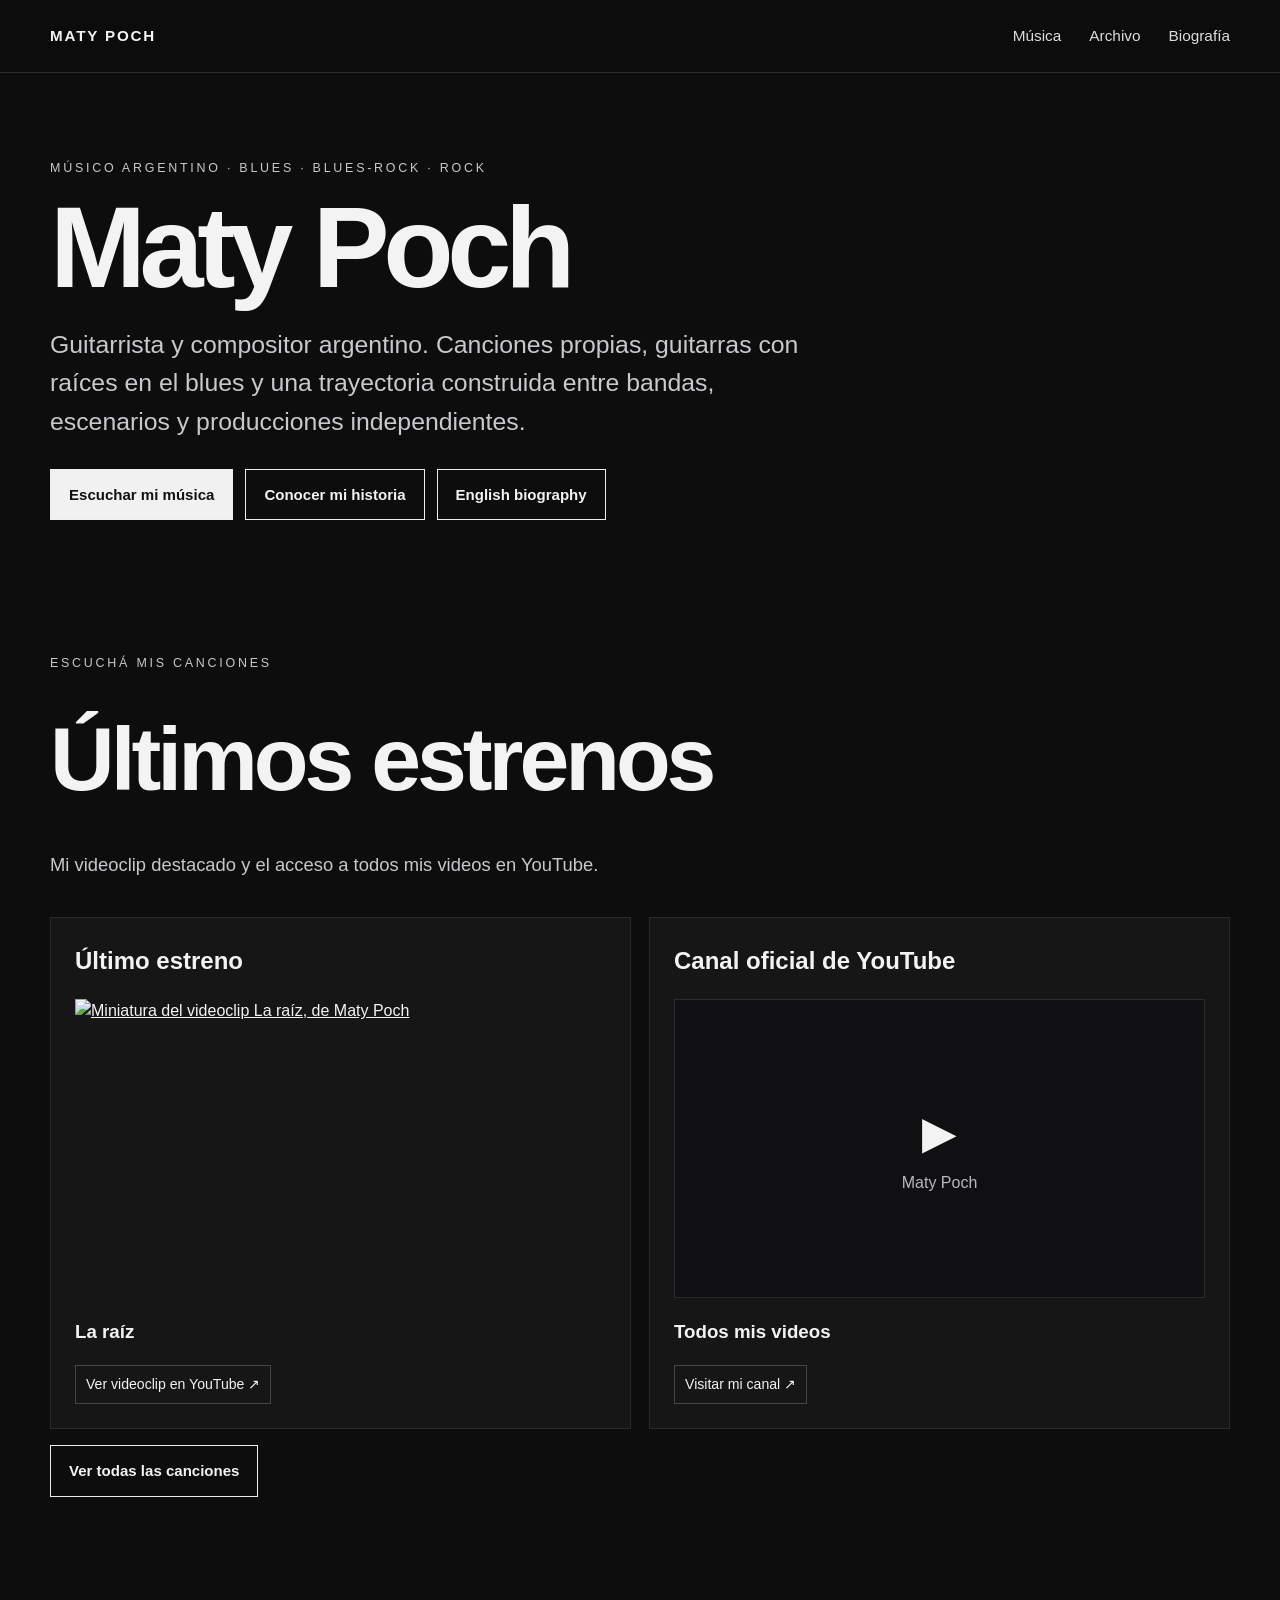
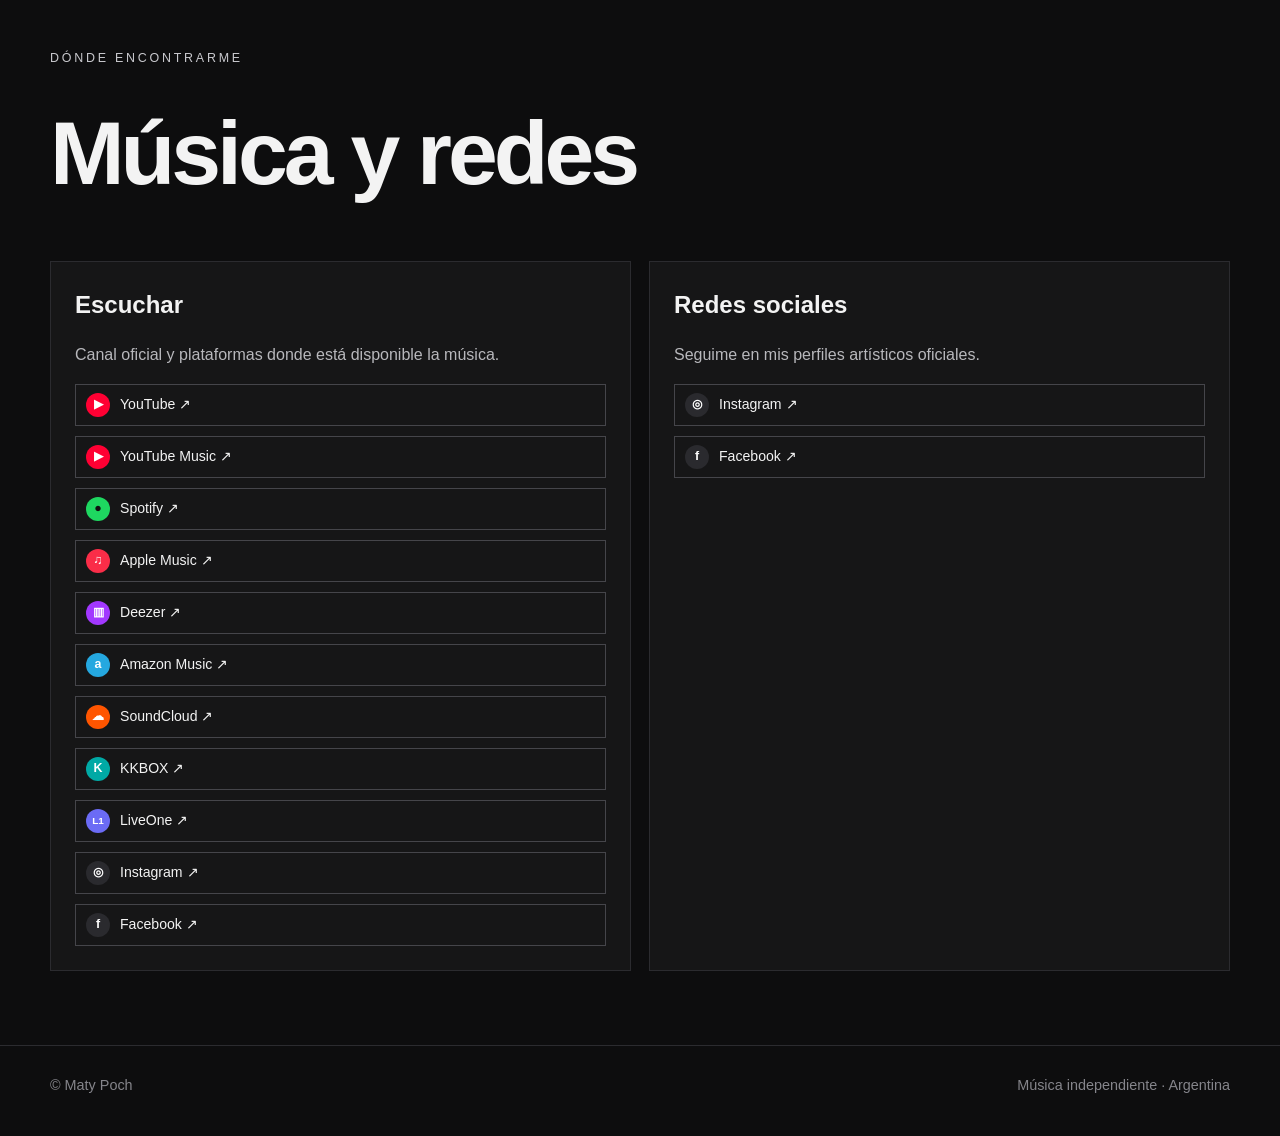
==== commit 6204e71c: "Destacar videoclip con miniatura liviana y enlace al canal oficial" ====
--- a/index.html
+++ b/index.html
@@ -1 +1 @@
-<!doctype html><html lang="es"><head><meta charset="utf-8"><meta name="viewport" content="width=device-width,initial-scale=1"><meta name="theme-color" content="#0d0d0e"><title>Maty Poch | Argentine Blues Rock Musician</title><meta name="description" content="Maty Poch, guitarrista y compositor argentino de blues, blues-rock y rock. Escuchá sus canciones originales y conocé su trayectoria."><link rel="canonical" href="https://matypoch.com.ar/"><link rel="stylesheet" href="/styles.css"><script type="application/ld+json">{"@context":"https://schema.org","@type":"Person","name":"Maty Poch","alternateName":"Matías Germán Poch","url":"https://matypoch.com.ar/","jobTitle":"Musician, guitarist and composer","nationality":"Argentine","sameAs":["https://www.youtube.com/@matypoch","https://open.spotify.com/artist/7jvfDjQtH74jvSe2DJg7ZQ","https://soundcloud.com/matypoch","https://www.instagram.com/maty_poch/","https://www.facebook.com/profile.php?id=61596567896940"]}</script></head><body><header class="site-header"><div class="wrap nav"><a class="brand" href="/index.html">Maty Poch</a><nav class="navlinks"><a href="/musica/index.html">Música</a><a href="/archivo/index.html">Archivo</a><a href="/biografia/index.html">Biografía</a></nav></div></header><main><section class="hero"><div class="wrap"><p class="eyebrow">Músico argentino · Blues · Blues-rock · Rock</p><h1>Maty Poch</h1><p class="lead">Guitarrista y compositor argentino. Canciones propias, guitarras con raíces en el blues y una trayectoria construida entre bandas, escenarios y producciones independientes.</p><div class="actions"><a class="button primary" href="/musica/">Escuchar mi música</a><a class="button" href="/biografia/">Conocer mi historia</a><a class="button" href="/en/biography/" lang="en">English biography</a></div></div></section><section class="section"><div class="wrap"><p class="eyebrow">Escuchá mis canciones</p><h2 class="page-title">Canciones destacadas</h2><p class="intro">Dos de mis canciones publicadas. Encontrá el resto de mis composiciones en la sección Música.</p><div class="archive-grid"><article class="archive-item"><h2>La raíz</h2><p>Una canción original de Maty Poch.</p><a class="smalllink" href="https://youtu.be/WeuRoBOZ0NE" target="_blank" rel="noopener noreferrer">Escuchar en YouTube ↗</a></article><article class="archive-item"><h2>En la esquina del bar</h2><p>Una canción original de Maty Poch.</p><a class="smalllink" href="https://youtu.be/RsvAOUicRBo" target="_blank" rel="noopener noreferrer">Escuchar en YouTube ↗</a></article></div><p><a class="button" href="/musica/">Ver todas las canciones</a></p></div></section><section class="section"><div class="wrap"><p class="eyebrow">Dónde encontrarme</p><h2 class="page-title">Música y redes</h2><div class="archive-grid"><article class="archive-item"><h2>Escuchar</h2><p>Canal oficial y plataformas donde está disponible la música.</p><div class="linkrow vertical"><a class="smalllink" href="https://www.youtube.com/@matypoch" target="_blank"><span class="platform-icon youtube" aria-hidden="true">▶</span>YouTube ↗</a><a class="smalllink" href="https://music.youtube.com/channel/UCqhiTCo7MWRJkarI9_ISCfg" target="_blank"><span class="platform-icon youtube-music" aria-hidden="true">▶</span>YouTube Music ↗</a><a class="smalllink" href="https://open.spotify.com/intl-es/artist/7jvfDjQtH74jvSe2DJg7ZQ" target="_blank"><span class="platform-icon spotify" aria-hidden="true">●</span>Spotify ↗</a><a class="smalllink" href="https://music.apple.com/es/album/en-mi-casa-home-studio-single/6809909268" target="_blank"><span class="platform-icon apple" aria-hidden="true">♫</span>Apple Music ↗</a><a class="smalllink" href="https://link.deezer.com/s/34m5P6j1N5eO4otSQpl7B" target="_blank"><span class="platform-icon deezer" aria-hidden="true">▥</span>Deezer ↗</a><a class="smalllink" href="https://music.amazon.es/artists/B0HHFV9V53/maty-poch" target="_blank"><span class="platform-icon amazon" aria-hidden="true">a</span>Amazon Music ↗</a><a class="smalllink" href="https://soundcloud.com/matypoch" target="_blank"><span class="platform-icon soundcloud" aria-hidden="true">☁</span>SoundCloud ↗</a><a class="smalllink" href="https://www.kkbox.com/tw/tc/artist/WlSj1FU5c-7cTyCw1G" target="_blank"><span class="platform-icon kkbox" aria-hidden="true">K</span>KKBOX ↗</a><a class="smalllink" href="https://www.liveone.com/artist/maty-poch/16884451" target="_blank"><span class="platform-icon liveone" aria-hidden="true">L1</span>LiveOne ↗</a><a class="smalllink" href="https://www.instagram.com/maty_poch/" target="_blank" rel="noopener noreferrer"><span class="platform-icon" aria-hidden="true">◎</span>Instagram ↗</a><a class="smalllink" href="https://www.facebook.com/profile.php?id=61596567896940" target="_blank" rel="noopener noreferrer"><span class="platform-icon" aria-hidden="true">f</span>Facebook ↗</a></div></article><article class="archive-item"><h2>Redes sociales</h2><p>Seguime en mis perfiles artísticos oficiales.</p><div class="linkrow vertical"><a class="smalllink" href="https://www.instagram.com/maty_poch/" target="_blank" rel="noopener noreferrer"><span class="platform-icon" aria-hidden="true">◎</span>Instagram ↗</a><a class="smalllink" href="https://www.facebook.com/profile.php?id=61596567896940" target="_blank" rel="noopener noreferrer"><span class="platform-icon" aria-hidden="true">f</span>Facebook ↗</a></div></article></div></div></section></main><footer class="footer"><div class="wrap"><span>© Maty Poch</span><span>Música independiente · Argentina</span></div></footer></body></html>
+<!doctype html><html lang="es"><head><meta charset="utf-8"><meta name="viewport" content="width=device-width,initial-scale=1"><meta name="theme-color" content="#0d0d0e"><title>Maty Poch | Argentine Blues Rock Musician</title><meta name="description" content="Maty Poch, guitarrista y compositor argentino de blues, blues-rock y rock. Escuchá sus canciones originales y conocé su trayectoria."><link rel="canonical" href="https://matypoch.com.ar/"><link rel="stylesheet" href="/styles.css"><script type="application/ld+json">{"@context":"https://schema.org","@type":"Person","name":"Maty Poch","alternateName":"Matías Germán Poch","url":"https://matypoch.com.ar/","jobTitle":"Musician, guitarist and composer","nationality":"Argentine","sameAs":["https://www.youtube.com/@matypoch","https://open.spotify.com/artist/7jvfDjQtH74jvSe2DJg7ZQ","https://soundcloud.com/matypoch","https://www.instagram.com/maty_poch/","https://www.facebook.com/profile.php?id=61596567896940"]}</script></head><body><header class="site-header"><div class="wrap nav"><a class="brand" href="/index.html">Maty Poch</a><nav class="navlinks"><a href="/musica/index.html">Música</a><a href="/archivo/index.html">Archivo</a><a href="/biografia/index.html">Biografía</a></nav></div></header><main><section class="hero"><div class="wrap"><p class="eyebrow">Músico argentino · Blues · Blues-rock · Rock</p><h1>Maty Poch</h1><p class="lead">Guitarrista y compositor argentino. Canciones propias, guitarras con raíces en el blues y una trayectoria construida entre bandas, escenarios y producciones independientes.</p><div class="actions"><a class="button primary" href="/musica/">Escuchar mi música</a><a class="button" href="/biografia/">Conocer mi historia</a><a class="button" href="/en/biography/" lang="en">English biography</a></div></div></section><section class="section"><div class="wrap"><p class="eyebrow">Escuchá mis canciones</p><h2 class="page-title">Últimos estrenos</h2><p class="intro">Mi videoclip destacado y el acceso a todos mis videos en YouTube.</p><div class="archive-grid"><article class="archive-item"><h2>Último estreno</h2><a href="https://youtu.be/WeuRoBOZ0NE" target="_blank" rel="noopener noreferrer" aria-label="Ver La raíz en YouTube"><img src="https://i.ytimg.com/vi/WeuRoBOZ0NE/hqdefault.jpg" alt="Miniatura del videoclip La raíz, de Maty Poch" loading="lazy" style="display:block;width:100%;aspect-ratio:16/9;object-fit:cover"></a><h3>La raíz</h3><a class="smalllink" href="https://youtu.be/WeuRoBOZ0NE" target="_blank" rel="noopener noreferrer">Ver videoclip en YouTube ↗</a></article><article class="archive-item"><h2>Canal oficial de YouTube</h2><div style="aspect-ratio:16/9;display:flex;align-items:center;justify-content:center;background:#101013;border:1px solid #2b2b2f"><div style="text-align:center"><span aria-hidden="true" style="font-size:2.8rem">▶</span><p style="margin:4px 0">Maty Poch</p></div></div><h3>Todos mis videos</h3><a class="smalllink" href="https://www.youtube.com/@matypoch" target="_blank" rel="noopener noreferrer">Visitar mi canal ↗</a></article></div><p><a class="button" href="/musica/">Ver todas las canciones</a></p></div></section><section class="section"><div class="wrap"><p class="eyebrow">Dónde encontrarme</p><h2 class="page-title">Música y redes</h2><div class="archive-grid"><article class="archive-item"><h2>Escuchar</h2><p>Canal oficial y plataformas donde está disponible la música.</p><div class="linkrow vertical"><a class="smalllink" href="https://www.youtube.com/@matypoch" target="_blank"><span class="platform-icon youtube" aria-hidden="true">▶</span>YouTube ↗</a><a class="smalllink" href="https://music.youtube.com/channel/UCqhiTCo7MWRJkarI9_ISCfg" target="_blank"><span class="platform-icon youtube-music" aria-hidden="true">▶</span>YouTube Music ↗</a><a class="smalllink" href="https://open.spotify.com/intl-es/artist/7jvfDjQtH74jvSe2DJg7ZQ" target="_blank"><span class="platform-icon spotify" aria-hidden="true">●</span>Spotify ↗</a><a class="smalllink" href="https://music.apple.com/es/album/en-mi-casa-home-studio-single/6809909268" target="_blank"><span class="platform-icon apple" aria-hidden="true">♫</span>Apple Music ↗</a><a class="smalllink" href="https://link.deezer.com/s/34m5P6j1N5eO4otSQpl7B" target="_blank"><span class="platform-icon deezer" aria-hidden="true">▥</span>Deezer ↗</a><a class="smalllink" href="https://music.amazon.es/artists/B0HHFV9V53/maty-poch" target="_blank"><span class="platform-icon amazon" aria-hidden="true">a</span>Amazon Music ↗</a><a class="smalllink" href="https://soundcloud.com/matypoch" target="_blank"><span class="platform-icon soundcloud" aria-hidden="true">☁</span>SoundCloud ↗</a><a class="smalllink" href="https://www.kkbox.com/tw/tc/artist/WlSj1FU5c-7cTyCw1G" target="_blank"><span class="platform-icon kkbox" aria-hidden="true">K</span>KKBOX ↗</a><a class="smalllink" href="https://www.liveone.com/artist/maty-poch/16884451" target="_blank"><span class="platform-icon liveone" aria-hidden="true">L1</span>LiveOne ↗</a><a class="smalllink" href="https://www.instagram.com/maty_poch/" target="_blank" rel="noopener noreferrer"><span class="platform-icon" aria-hidden="true">◎</span>Instagram ↗</a><a class="smalllink" href="https://www.facebook.com/profile.php?id=61596567896940" target="_blank" rel="noopener noreferrer"><span class="platform-icon" aria-hidden="true">f</span>Facebook ↗</a></div></article><article class="archive-item"><h2>Redes sociales</h2><p>Seguime en mis perfiles artísticos oficiales.</p><div class="linkrow vertical"><a class="smalllink" href="https://www.instagram.com/maty_poch/" target="_blank" rel="noopener noreferrer"><span class="platform-icon" aria-hidden="true">◎</span>Instagram ↗</a><a class="smalllink" href="https://www.facebook.com/profile.php?id=61596567896940" target="_blank" rel="noopener noreferrer"><span class="platform-icon" aria-hidden="true">f</span>Facebook ↗</a></div></article></div></div></section></main><footer class="footer"><div class="wrap"><span>© Maty Poch</span><span>Música independiente · Argentina</span></div></footer></body></html>
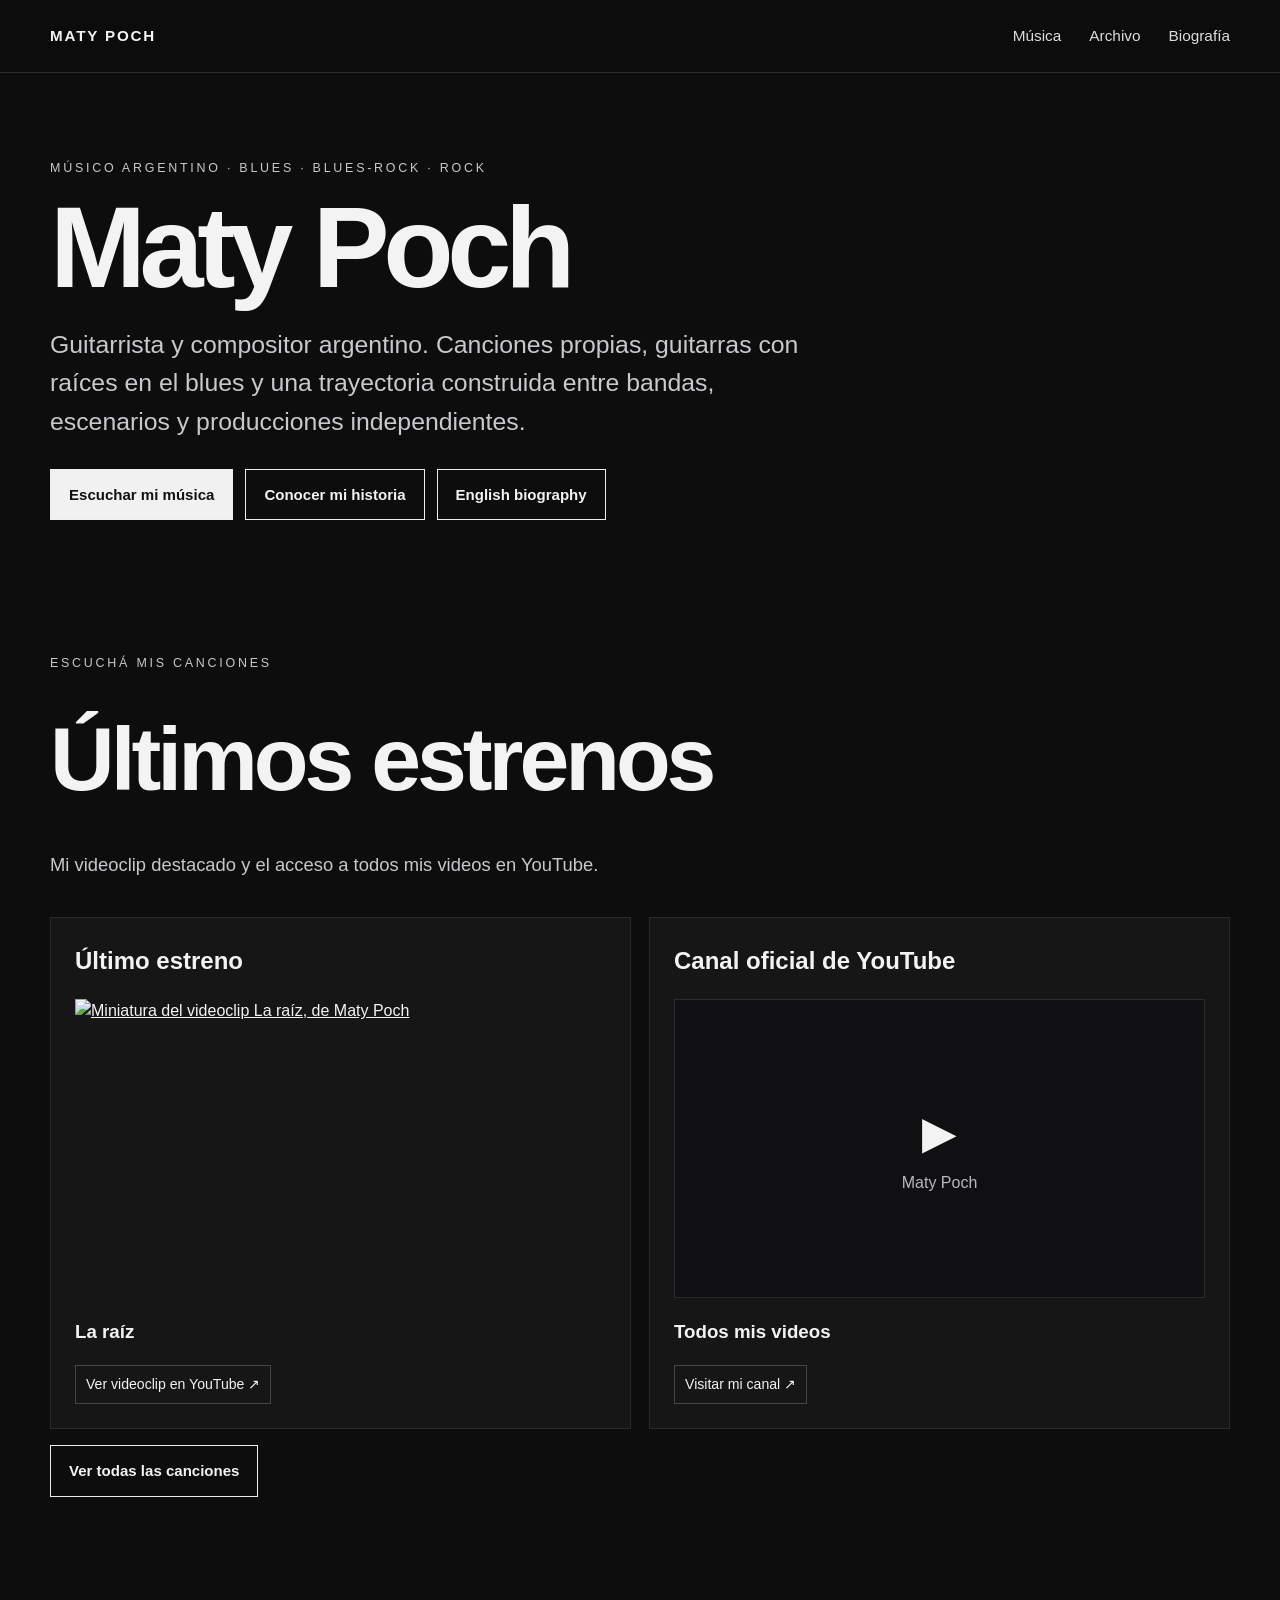
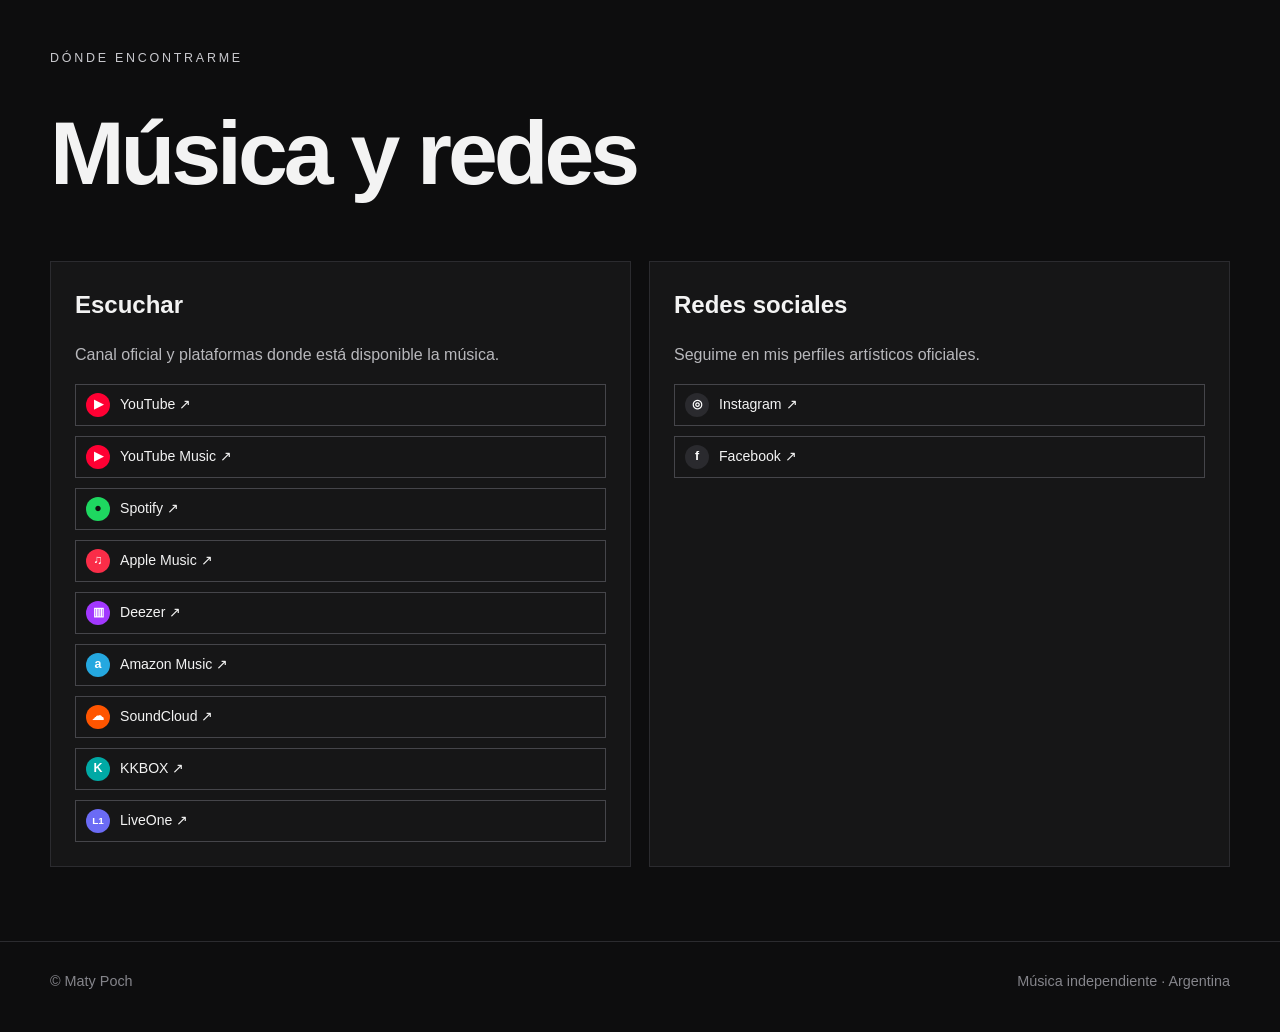
==== commit feb392ab: "Separar redes sociales de plataformas musicales" ====
--- a/index.html
+++ b/index.html
@@ -1 +1 @@
-<!doctype html><html lang="es"><head><meta charset="utf-8"><meta name="viewport" content="width=device-width,initial-scale=1"><meta name="theme-color" content="#0d0d0e"><title>Maty Poch | Argentine Blues Rock Musician</title><meta name="description" content="Maty Poch, guitarrista y compositor argentino de blues, blues-rock y rock. Escuchá sus canciones originales y conocé su trayectoria."><link rel="canonical" href="https://matypoch.com.ar/"><link rel="stylesheet" href="/styles.css"><script type="application/ld+json">{"@context":"https://schema.org","@type":"Person","name":"Maty Poch","alternateName":"Matías Germán Poch","url":"https://matypoch.com.ar/","jobTitle":"Musician, guitarist and composer","nationality":"Argentine","sameAs":["https://www.youtube.com/@matypoch","https://open.spotify.com/artist/7jvfDjQtH74jvSe2DJg7ZQ","https://soundcloud.com/matypoch","https://www.instagram.com/maty_poch/","https://www.facebook.com/profile.php?id=61596567896940"]}</script></head><body><header class="site-header"><div class="wrap nav"><a class="brand" href="/index.html">Maty Poch</a><nav class="navlinks"><a href="/musica/index.html">Música</a><a href="/archivo/index.html">Archivo</a><a href="/biografia/index.html">Biografía</a></nav></div></header><main><section class="hero"><div class="wrap"><p class="eyebrow">Músico argentino · Blues · Blues-rock · Rock</p><h1>Maty Poch</h1><p class="lead">Guitarrista y compositor argentino. Canciones propias, guitarras con raíces en el blues y una trayectoria construida entre bandas, escenarios y producciones independientes.</p><div class="actions"><a class="button primary" href="/musica/">Escuchar mi música</a><a class="button" href="/biografia/">Conocer mi historia</a><a class="button" href="/en/biography/" lang="en">English biography</a></div></div></section><section class="section"><div class="wrap"><p class="eyebrow">Escuchá mis canciones</p><h2 class="page-title">Últimos estrenos</h2><p class="intro">Mi videoclip destacado y el acceso a todos mis videos en YouTube.</p><div class="archive-grid"><article class="archive-item"><h2>Último estreno</h2><a href="https://youtu.be/WeuRoBOZ0NE" target="_blank" rel="noopener noreferrer" aria-label="Ver La raíz en YouTube"><img src="https://i.ytimg.com/vi/WeuRoBOZ0NE/hqdefault.jpg" alt="Miniatura del videoclip La raíz, de Maty Poch" loading="lazy" style="display:block;width:100%;aspect-ratio:16/9;object-fit:cover"></a><h3>La raíz</h3><a class="smalllink" href="https://youtu.be/WeuRoBOZ0NE" target="_blank" rel="noopener noreferrer">Ver videoclip en YouTube ↗</a></article><article class="archive-item"><h2>Canal oficial de YouTube</h2><div style="aspect-ratio:16/9;display:flex;align-items:center;justify-content:center;background:#101013;border:1px solid #2b2b2f"><div style="text-align:center"><span aria-hidden="true" style="font-size:2.8rem">▶</span><p style="margin:4px 0">Maty Poch</p></div></div><h3>Todos mis videos</h3><a class="smalllink" href="https://www.youtube.com/@matypoch" target="_blank" rel="noopener noreferrer">Visitar mi canal ↗</a></article></div><p><a class="button" href="/musica/">Ver todas las canciones</a></p></div></section><section class="section"><div class="wrap"><p class="eyebrow">Dónde encontrarme</p><h2 class="page-title">Música y redes</h2><div class="archive-grid"><article class="archive-item"><h2>Escuchar</h2><p>Canal oficial y plataformas donde está disponible la música.</p><div class="linkrow vertical"><a class="smalllink" href="https://www.youtube.com/@matypoch" target="_blank"><span class="platform-icon youtube" aria-hidden="true">▶</span>YouTube ↗</a><a class="smalllink" href="https://music.youtube.com/channel/UCqhiTCo7MWRJkarI9_ISCfg" target="_blank"><span class="platform-icon youtube-music" aria-hidden="true">▶</span>YouTube Music ↗</a><a class="smalllink" href="https://open.spotify.com/intl-es/artist/7jvfDjQtH74jvSe2DJg7ZQ" target="_blank"><span class="platform-icon spotify" aria-hidden="true">●</span>Spotify ↗</a><a class="smalllink" href="https://music.apple.com/es/album/en-mi-casa-home-studio-single/6809909268" target="_blank"><span class="platform-icon apple" aria-hidden="true">♫</span>Apple Music ↗</a><a class="smalllink" href="https://link.deezer.com/s/34m5P6j1N5eO4otSQpl7B" target="_blank"><span class="platform-icon deezer" aria-hidden="true">▥</span>Deezer ↗</a><a class="smalllink" href="https://music.amazon.es/artists/B0HHFV9V53/maty-poch" target="_blank"><span class="platform-icon amazon" aria-hidden="true">a</span>Amazon Music ↗</a><a class="smalllink" href="https://soundcloud.com/matypoch" target="_blank"><span class="platform-icon soundcloud" aria-hidden="true">☁</span>SoundCloud ↗</a><a class="smalllink" href="https://www.kkbox.com/tw/tc/artist/WlSj1FU5c-7cTyCw1G" target="_blank"><span class="platform-icon kkbox" aria-hidden="true">K</span>KKBOX ↗</a><a class="smalllink" href="https://www.liveone.com/artist/maty-poch/16884451" target="_blank"><span class="platform-icon liveone" aria-hidden="true">L1</span>LiveOne ↗</a><a class="smalllink" href="https://www.instagram.com/maty_poch/" target="_blank" rel="noopener noreferrer"><span class="platform-icon" aria-hidden="true">◎</span>Instagram ↗</a><a class="smalllink" href="https://www.facebook.com/profile.php?id=61596567896940" target="_blank" rel="noopener noreferrer"><span class="platform-icon" aria-hidden="true">f</span>Facebook ↗</a></div></article><article class="archive-item"><h2>Redes sociales</h2><p>Seguime en mis perfiles artísticos oficiales.</p><div class="linkrow vertical"><a class="smalllink" href="https://www.instagram.com/maty_poch/" target="_blank" rel="noopener noreferrer"><span class="platform-icon" aria-hidden="true">◎</span>Instagram ↗</a><a class="smalllink" href="https://www.facebook.com/profile.php?id=61596567896940" target="_blank" rel="noopener noreferrer"><span class="platform-icon" aria-hidden="true">f</span>Facebook ↗</a></div></article></div></div></section></main><footer class="footer"><div class="wrap"><span>© Maty Poch</span><span>Música independiente · Argentina</span></div></footer></body></html>
+<!doctype html><html lang="es"><head><meta charset="utf-8"><meta name="viewport" content="width=device-width,initial-scale=1"><meta name="theme-color" content="#0d0d0e"><title>Maty Poch | Argentine Blues Rock Musician</title><meta name="description" content="Maty Poch, guitarrista y compositor argentino de blues, blues-rock y rock. Escuchá sus canciones originales y conocé su trayectoria."><link rel="canonical" href="https://matypoch.com.ar/"><link rel="stylesheet" href="/styles.css"><script type="application/ld+json">{"@context":"https://schema.org","@type":"Person","name":"Maty Poch","alternateName":"Matías Germán Poch","url":"https://matypoch.com.ar/","jobTitle":"Musician, guitarist and composer","nationality":"Argentine","sameAs":["https://www.youtube.com/@matypoch","https://open.spotify.com/artist/7jvfDjQtH74jvSe2DJg7ZQ","https://soundcloud.com/matypoch","https://www.instagram.com/maty_poch/","https://www.facebook.com/profile.php?id=61596567896940"]}</script></head><body><header class="site-header"><div class="wrap nav"><a class="brand" href="/index.html">Maty Poch</a><nav class="navlinks"><a href="/musica/index.html">Música</a><a href="/archivo/index.html">Archivo</a><a href="/biografia/index.html">Biografía</a></nav></div></header><main><section class="hero"><div class="wrap"><p class="eyebrow">Músico argentino · Blues · Blues-rock · Rock</p><h1>Maty Poch</h1><p class="lead">Guitarrista y compositor argentino. Canciones propias, guitarras con raíces en el blues y una trayectoria construida entre bandas, escenarios y producciones independientes.</p><div class="actions"><a class="button primary" href="/musica/">Escuchar mi música</a><a class="button" href="/biografia/">Conocer mi historia</a><a class="button" href="/en/biography/" lang="en">English biography</a></div></div></section><section class="section"><div class="wrap"><p class="eyebrow">Escuchá mis canciones</p><h2 class="page-title">Últimos estrenos</h2><p class="intro">Mi videoclip destacado y el acceso a todos mis videos en YouTube.</p><div class="archive-grid"><article class="archive-item"><h2>Último estreno</h2><a href="https://youtu.be/WeuRoBOZ0NE" target="_blank" rel="noopener noreferrer" aria-label="Ver La raíz en YouTube"><img src="https://i.ytimg.com/vi/WeuRoBOZ0NE/hqdefault.jpg" alt="Miniatura del videoclip La raíz, de Maty Poch" loading="lazy" style="display:block;width:100%;aspect-ratio:16/9;object-fit:cover"></a><h3>La raíz</h3><a class="smalllink" href="https://youtu.be/WeuRoBOZ0NE" target="_blank" rel="noopener noreferrer">Ver videoclip en YouTube ↗</a></article><article class="archive-item"><h2>Canal oficial de YouTube</h2><div style="aspect-ratio:16/9;display:flex;align-items:center;justify-content:center;background:#101013;border:1px solid #2b2b2f"><div style="text-align:center"><span aria-hidden="true" style="font-size:2.8rem">▶</span><p style="margin:4px 0">Maty Poch</p></div></div><h3>Todos mis videos</h3><a class="smalllink" href="https://www.youtube.com/@matypoch" target="_blank" rel="noopener noreferrer">Visitar mi canal ↗</a></article></div><p><a class="button" href="/musica/">Ver todas las canciones</a></p></div></section><section class="section"><div class="wrap"><p class="eyebrow">Dónde encontrarme</p><h2 class="page-title">Música y redes</h2><div class="archive-grid"><article class="archive-item"><h2>Escuchar</h2><p>Canal oficial y plataformas donde está disponible la música.</p><div class="linkrow vertical"><a class="smalllink" href="https://www.youtube.com/@matypoch" target="_blank"><span class="platform-icon youtube" aria-hidden="true">▶</span>YouTube ↗</a><a class="smalllink" href="https://music.youtube.com/channel/UCqhiTCo7MWRJkarI9_ISCfg" target="_blank"><span class="platform-icon youtube-music" aria-hidden="true">▶</span>YouTube Music ↗</a><a class="smalllink" href="https://open.spotify.com/intl-es/artist/7jvfDjQtH74jvSe2DJg7ZQ" target="_blank"><span class="platform-icon spotify" aria-hidden="true">●</span>Spotify ↗</a><a class="smalllink" href="https://music.apple.com/es/album/en-mi-casa-home-studio-single/6809909268" target="_blank"><span class="platform-icon apple" aria-hidden="true">♫</span>Apple Music ↗</a><a class="smalllink" href="https://link.deezer.com/s/34m5P6j1N5eO4otSQpl7B" target="_blank"><span class="platform-icon deezer" aria-hidden="true">▥</span>Deezer ↗</a><a class="smalllink" href="https://music.amazon.es/artists/B0HHFV9V53/maty-poch" target="_blank"><span class="platform-icon amazon" aria-hidden="true">a</span>Amazon Music ↗</a><a class="smalllink" href="https://soundcloud.com/matypoch" target="_blank"><span class="platform-icon soundcloud" aria-hidden="true">☁</span>SoundCloud ↗</a><a class="smalllink" href="https://www.kkbox.com/tw/tc/artist/WlSj1FU5c-7cTyCw1G" target="_blank"><span class="platform-icon kkbox" aria-hidden="true">K</span>KKBOX ↗</a><a class="smalllink" href="https://www.liveone.com/artist/maty-poch/16884451" target="_blank"><span class="platform-icon liveone" aria-hidden="true">L1</span>LiveOne ↗</a></div></article><article class="archive-item"><h2>Redes sociales</h2><p>Seguime en mis perfiles artísticos oficiales.</p><div class="linkrow vertical"><a class="smalllink" href="https://www.instagram.com/maty_poch/" target="_blank" rel="noopener noreferrer"><span class="platform-icon" aria-hidden="true">◎</span>Instagram ↗</a><a class="smalllink" href="https://www.facebook.com/profile.php?id=61596567896940" target="_blank" rel="noopener noreferrer"><span class="platform-icon" aria-hidden="true">f</span>Facebook ↗</a></div></article></div></div></section></main><footer class="footer"><div class="wrap"><span>© Maty Poch</span><span>Música independiente · Argentina</span></div></footer></body></html>
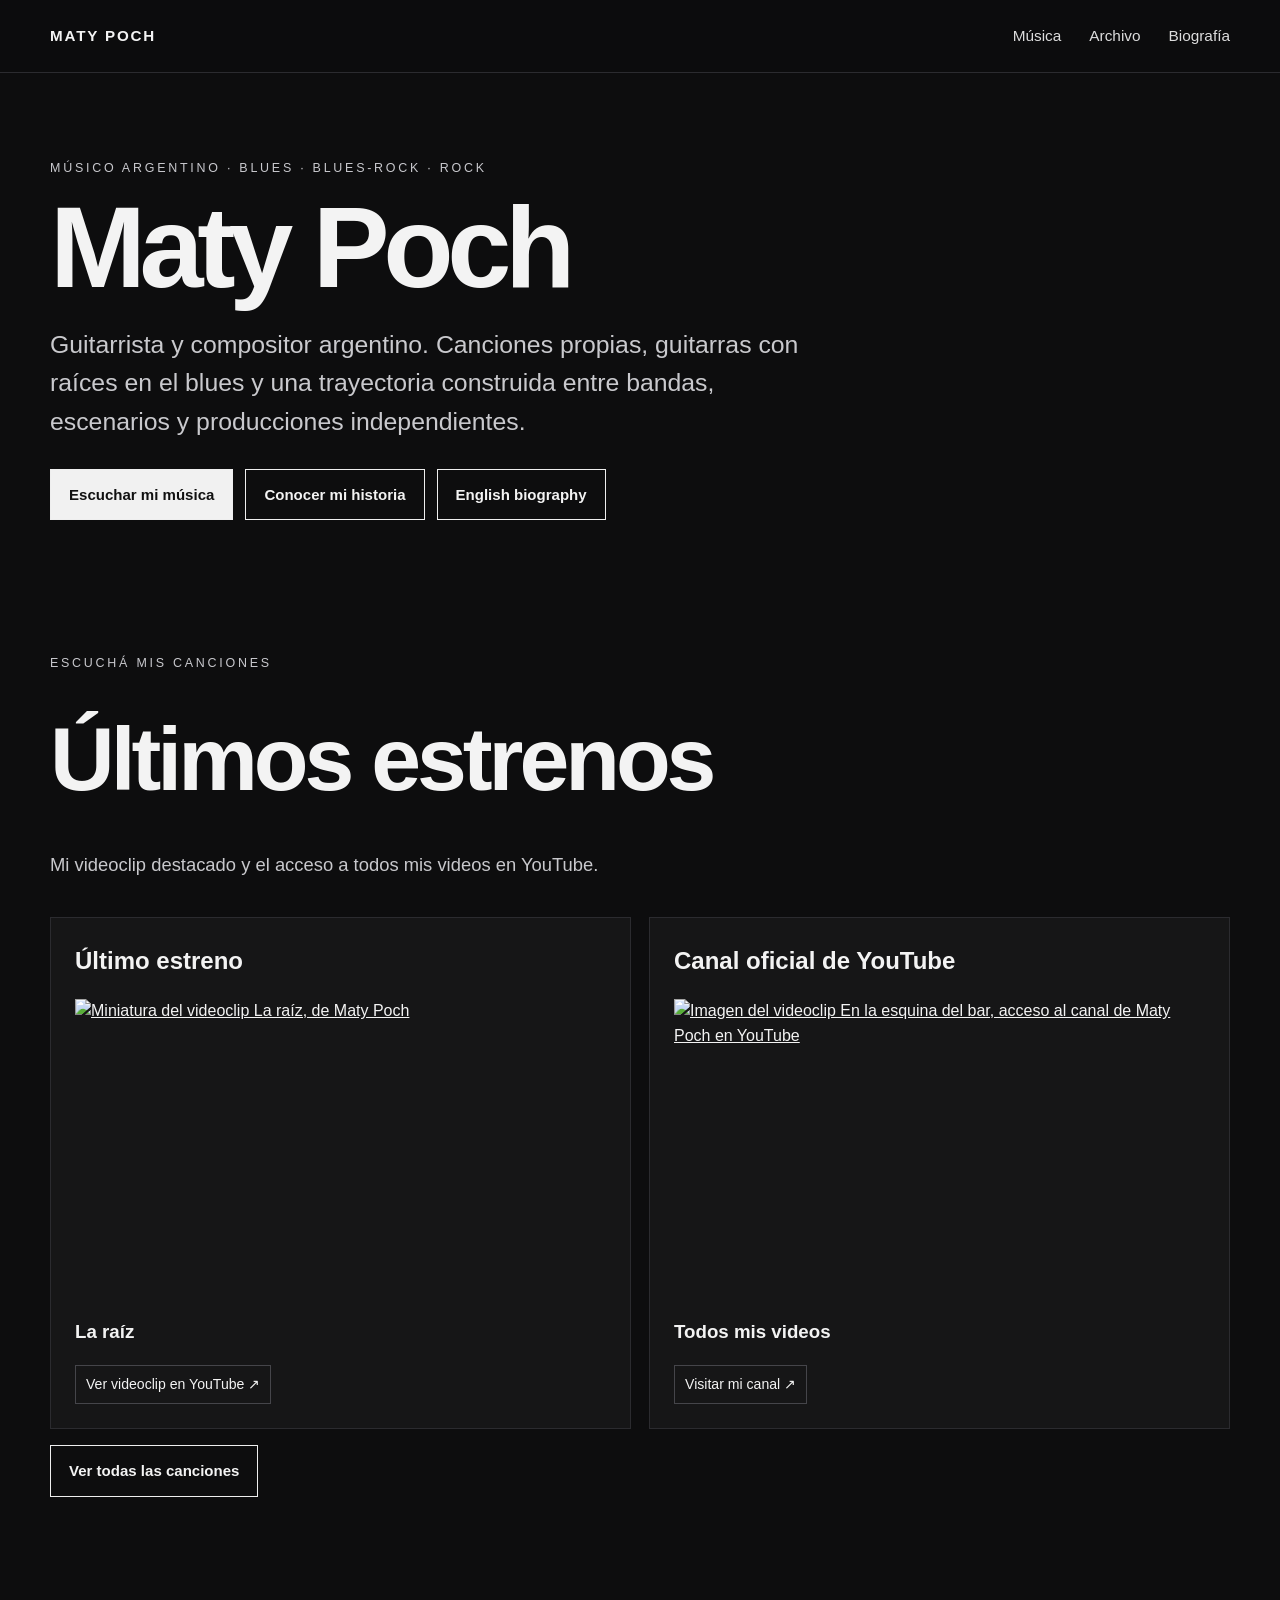
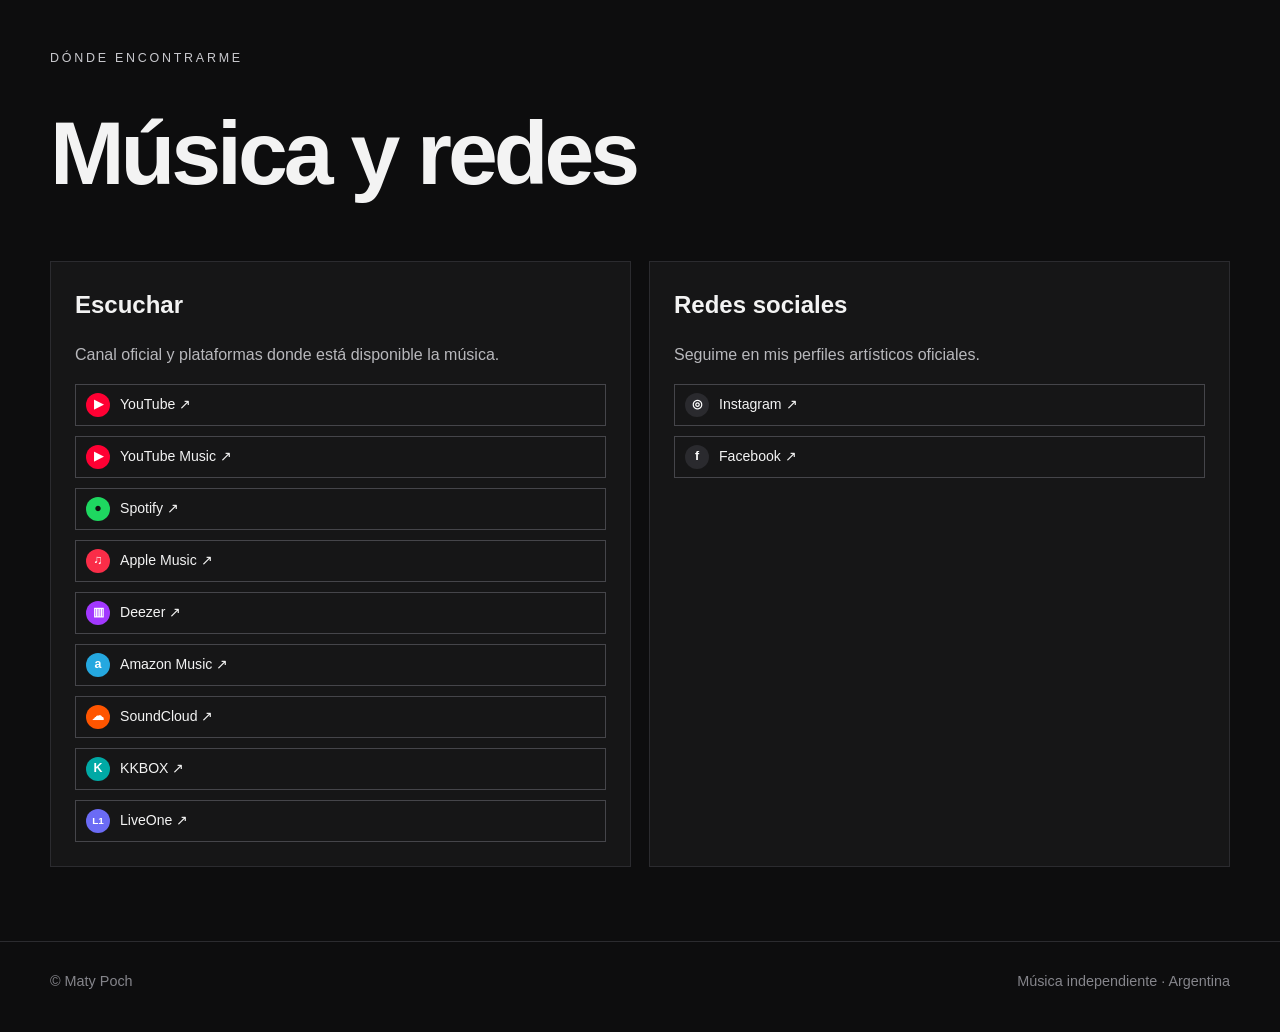
==== commit 919ed596: "Reemplazar marcador gris del canal por miniatura real de videoclip" ====
--- a/index.html
+++ b/index.html
@@ -1 +1 @@
-<!doctype html><html lang="es"><head><meta charset="utf-8"><meta name="viewport" content="width=device-width,initial-scale=1"><meta name="theme-color" content="#0d0d0e"><title>Maty Poch | Argentine Blues Rock Musician</title><meta name="description" content="Maty Poch, guitarrista y compositor argentino de blues, blues-rock y rock. Escuchá sus canciones originales y conocé su trayectoria."><link rel="canonical" href="https://matypoch.com.ar/"><link rel="stylesheet" href="/styles.css"><script type="application/ld+json">{"@context":"https://schema.org","@type":"Person","name":"Maty Poch","alternateName":"Matías Germán Poch","url":"https://matypoch.com.ar/","jobTitle":"Musician, guitarist and composer","nationality":"Argentine","sameAs":["https://www.youtube.com/@matypoch","https://open.spotify.com/artist/7jvfDjQtH74jvSe2DJg7ZQ","https://soundcloud.com/matypoch","https://www.instagram.com/maty_poch/","https://www.facebook.com/profile.php?id=61596567896940"]}</script></head><body><header class="site-header"><div class="wrap nav"><a class="brand" href="/index.html">Maty Poch</a><nav class="navlinks"><a href="/musica/index.html">Música</a><a href="/archivo/index.html">Archivo</a><a href="/biografia/index.html">Biografía</a></nav></div></header><main><section class="hero"><div class="wrap"><p class="eyebrow">Músico argentino · Blues · Blues-rock · Rock</p><h1>Maty Poch</h1><p class="lead">Guitarrista y compositor argentino. Canciones propias, guitarras con raíces en el blues y una trayectoria construida entre bandas, escenarios y producciones independientes.</p><div class="actions"><a class="button primary" href="/musica/">Escuchar mi música</a><a class="button" href="/biografia/">Conocer mi historia</a><a class="button" href="/en/biography/" lang="en">English biography</a></div></div></section><section class="section"><div class="wrap"><p class="eyebrow">Escuchá mis canciones</p><h2 class="page-title">Últimos estrenos</h2><p class="intro">Mi videoclip destacado y el acceso a todos mis videos en YouTube.</p><div class="archive-grid"><article class="archive-item"><h2>Último estreno</h2><a href="https://youtu.be/WeuRoBOZ0NE" target="_blank" rel="noopener noreferrer" aria-label="Ver La raíz en YouTube"><img src="https://i.ytimg.com/vi/WeuRoBOZ0NE/hqdefault.jpg" alt="Miniatura del videoclip La raíz, de Maty Poch" loading="lazy" style="display:block;width:100%;aspect-ratio:16/9;object-fit:cover"></a><h3>La raíz</h3><a class="smalllink" href="https://youtu.be/WeuRoBOZ0NE" target="_blank" rel="noopener noreferrer">Ver videoclip en YouTube ↗</a></article><article class="archive-item"><h2>Canal oficial de YouTube</h2><div style="aspect-ratio:16/9;display:flex;align-items:center;justify-content:center;background:#101013;border:1px solid #2b2b2f"><div style="text-align:center"><span aria-hidden="true" style="font-size:2.8rem">▶</span><p style="margin:4px 0">Maty Poch</p></div></div><h3>Todos mis videos</h3><a class="smalllink" href="https://www.youtube.com/@matypoch" target="_blank" rel="noopener noreferrer">Visitar mi canal ↗</a></article></div><p><a class="button" href="/musica/">Ver todas las canciones</a></p></div></section><section class="section"><div class="wrap"><p class="eyebrow">Dónde encontrarme</p><h2 class="page-title">Música y redes</h2><div class="archive-grid"><article class="archive-item"><h2>Escuchar</h2><p>Canal oficial y plataformas donde está disponible la música.</p><div class="linkrow vertical"><a class="smalllink" href="https://www.youtube.com/@matypoch" target="_blank"><span class="platform-icon youtube" aria-hidden="true">▶</span>YouTube ↗</a><a class="smalllink" href="https://music.youtube.com/channel/UCqhiTCo7MWRJkarI9_ISCfg" target="_blank"><span class="platform-icon youtube-music" aria-hidden="true">▶</span>YouTube Music ↗</a><a class="smalllink" href="https://open.spotify.com/intl-es/artist/7jvfDjQtH74jvSe2DJg7ZQ" target="_blank"><span class="platform-icon spotify" aria-hidden="true">●</span>Spotify ↗</a><a class="smalllink" href="https://music.apple.com/es/album/en-mi-casa-home-studio-single/6809909268" target="_blank"><span class="platform-icon apple" aria-hidden="true">♫</span>Apple Music ↗</a><a class="smalllink" href="https://link.deezer.com/s/34m5P6j1N5eO4otSQpl7B" target="_blank"><span class="platform-icon deezer" aria-hidden="true">▥</span>Deezer ↗</a><a class="smalllink" href="https://music.amazon.es/artists/B0HHFV9V53/maty-poch" target="_blank"><span class="platform-icon amazon" aria-hidden="true">a</span>Amazon Music ↗</a><a class="smalllink" href="https://soundcloud.com/matypoch" target="_blank"><span class="platform-icon soundcloud" aria-hidden="true">☁</span>SoundCloud ↗</a><a class="smalllink" href="https://www.kkbox.com/tw/tc/artist/WlSj1FU5c-7cTyCw1G" target="_blank"><span class="platform-icon kkbox" aria-hidden="true">K</span>KKBOX ↗</a><a class="smalllink" href="https://www.liveone.com/artist/maty-poch/16884451" target="_blank"><span class="platform-icon liveone" aria-hidden="true">L1</span>LiveOne ↗</a></div></article><article class="archive-item"><h2>Redes sociales</h2><p>Seguime en mis perfiles artísticos oficiales.</p><div class="linkrow vertical"><a class="smalllink" href="https://www.instagram.com/maty_poch/" target="_blank" rel="noopener noreferrer"><span class="platform-icon" aria-hidden="true">◎</span>Instagram ↗</a><a class="smalllink" href="https://www.facebook.com/profile.php?id=61596567896940" target="_blank" rel="noopener noreferrer"><span class="platform-icon" aria-hidden="true">f</span>Facebook ↗</a></div></article></div></div></section></main><footer class="footer"><div class="wrap"><span>© Maty Poch</span><span>Música independiente · Argentina</span></div></footer></body></html>
+<!doctype html><html lang="es"><head><meta charset="utf-8"><meta name="viewport" content="width=device-width,initial-scale=1"><meta name="theme-color" content="#0d0d0e"><title>Maty Poch | Argentine Blues Rock Musician</title><meta name="description" content="Maty Poch, guitarrista y compositor argentino de blues, blues-rock y rock. Escuchá sus canciones originales y conocé su trayectoria."><link rel="canonical" href="https://matypoch.com.ar/"><link rel="stylesheet" href="/styles.css"><script type="application/ld+json">{"@context":"https://schema.org","@type":"Person","name":"Maty Poch","alternateName":"Matías Germán Poch","url":"https://matypoch.com.ar/","jobTitle":"Musician, guitarist and composer","nationality":"Argentine","sameAs":["https://www.youtube.com/@matypoch","https://open.spotify.com/artist/7jvfDjQtH74jvSe2DJg7ZQ","https://soundcloud.com/matypoch","https://www.instagram.com/maty_poch/","https://www.facebook.com/profile.php?id=61596567896940"]}</script></head><body><header class="site-header"><div class="wrap nav"><a class="brand" href="/index.html">Maty Poch</a><nav class="navlinks"><a href="/musica/index.html">Música</a><a href="/archivo/index.html">Archivo</a><a href="/biografia/index.html">Biografía</a></nav></div></header><main><section class="hero"><div class="wrap"><p class="eyebrow">Músico argentino · Blues · Blues-rock · Rock</p><h1>Maty Poch</h1><p class="lead">Guitarrista y compositor argentino. Canciones propias, guitarras con raíces en el blues y una trayectoria construida entre bandas, escenarios y producciones independientes.</p><div class="actions"><a class="button primary" href="/musica/">Escuchar mi música</a><a class="button" href="/biografia/">Conocer mi historia</a><a class="button" href="/en/biography/" lang="en">English biography</a></div></div></section><section class="section"><div class="wrap"><p class="eyebrow">Escuchá mis canciones</p><h2 class="page-title">Últimos estrenos</h2><p class="intro">Mi videoclip destacado y el acceso a todos mis videos en YouTube.</p><div class="archive-grid"><article class="archive-item"><h2>Último estreno</h2><a href="https://youtu.be/WeuRoBOZ0NE" target="_blank" rel="noopener noreferrer" aria-label="Ver La raíz en YouTube"><img src="https://i.ytimg.com/vi/WeuRoBOZ0NE/hqdefault.jpg" alt="Miniatura del videoclip La raíz, de Maty Poch" loading="lazy" style="display:block;width:100%;aspect-ratio:16/9;object-fit:cover"></a><h3>La raíz</h3><a class="smalllink" href="https://youtu.be/WeuRoBOZ0NE" target="_blank" rel="noopener noreferrer">Ver videoclip en YouTube ↗</a></article><article class="archive-item"><h2>Canal oficial de YouTube</h2><a href="https://www.youtube.com/@matypoch" target="_blank" rel="noopener noreferrer" aria-label="Visitar el canal oficial de YouTube de Maty Poch"><img src="https://i.ytimg.com/vi/RsvAOUicRBo/hqdefault.jpg" alt="Imagen del videoclip En la esquina del bar, acceso al canal de Maty Poch en YouTube" loading="lazy" style="display:block;width:100%;aspect-ratio:16/9;object-fit:cover"></a><h3>Todos mis videos</h3><a class="smalllink" href="https://www.youtube.com/@matypoch" target="_blank" rel="noopener noreferrer">Visitar mi canal ↗</a></article></div><p><a class="button" href="/musica/">Ver todas las canciones</a></p></div></section><section class="section"><div class="wrap"><p class="eyebrow">Dónde encontrarme</p><h2 class="page-title">Música y redes</h2><div class="archive-grid"><article class="archive-item"><h2>Escuchar</h2><p>Canal oficial y plataformas donde está disponible la música.</p><div class="linkrow vertical"><a class="smalllink" href="https://www.youtube.com/@matypoch" target="_blank"><span class="platform-icon youtube" aria-hidden="true">▶</span>YouTube ↗</a><a class="smalllink" href="https://music.youtube.com/channel/UCqhiTCo7MWRJkarI9_ISCfg" target="_blank"><span class="platform-icon youtube-music" aria-hidden="true">▶</span>YouTube Music ↗</a><a class="smalllink" href="https://open.spotify.com/intl-es/artist/7jvfDjQtH74jvSe2DJg7ZQ" target="_blank"><span class="platform-icon spotify" aria-hidden="true">●</span>Spotify ↗</a><a class="smalllink" href="https://music.apple.com/es/album/en-mi-casa-home-studio-single/6809909268" target="_blank"><span class="platform-icon apple" aria-hidden="true">♫</span>Apple Music ↗</a><a class="smalllink" href="https://link.deezer.com/s/34m5P6j1N5eO4otSQpl7B" target="_blank"><span class="platform-icon deezer" aria-hidden="true">▥</span>Deezer ↗</a><a class="smalllink" href="https://music.amazon.es/artists/B0HHFV9V53/maty-poch" target="_blank"><span class="platform-icon amazon" aria-hidden="true">a</span>Amazon Music ↗</a><a class="smalllink" href="https://soundcloud.com/matypoch" target="_blank"><span class="platform-icon soundcloud" aria-hidden="true">☁</span>SoundCloud ↗</a><a class="smalllink" href="https://www.kkbox.com/tw/tc/artist/WlSj1FU5c-7cTyCw1G" target="_blank"><span class="platform-icon kkbox" aria-hidden="true">K</span>KKBOX ↗</a><a class="smalllink" href="https://www.liveone.com/artist/maty-poch/16884451" target="_blank"><span class="platform-icon liveone" aria-hidden="true">L1</span>LiveOne ↗</a></div></article><article class="archive-item"><h2>Redes sociales</h2><p>Seguime en mis perfiles artísticos oficiales.</p><div class="linkrow vertical"><a class="smalllink" href="https://www.instagram.com/maty_poch/" target="_blank" rel="noopener noreferrer"><span class="platform-icon" aria-hidden="true">◎</span>Instagram ↗</a><a class="smalllink" href="https://www.facebook.com/profile.php?id=61596567896940" target="_blank" rel="noopener noreferrer"><span class="platform-icon" aria-hidden="true">f</span>Facebook ↗</a></div></article></div></div></section></main><footer class="footer"><div class="wrap"><span>© Maty Poch</span><span>Música independiente · Argentina</span></div></footer></body></html>
